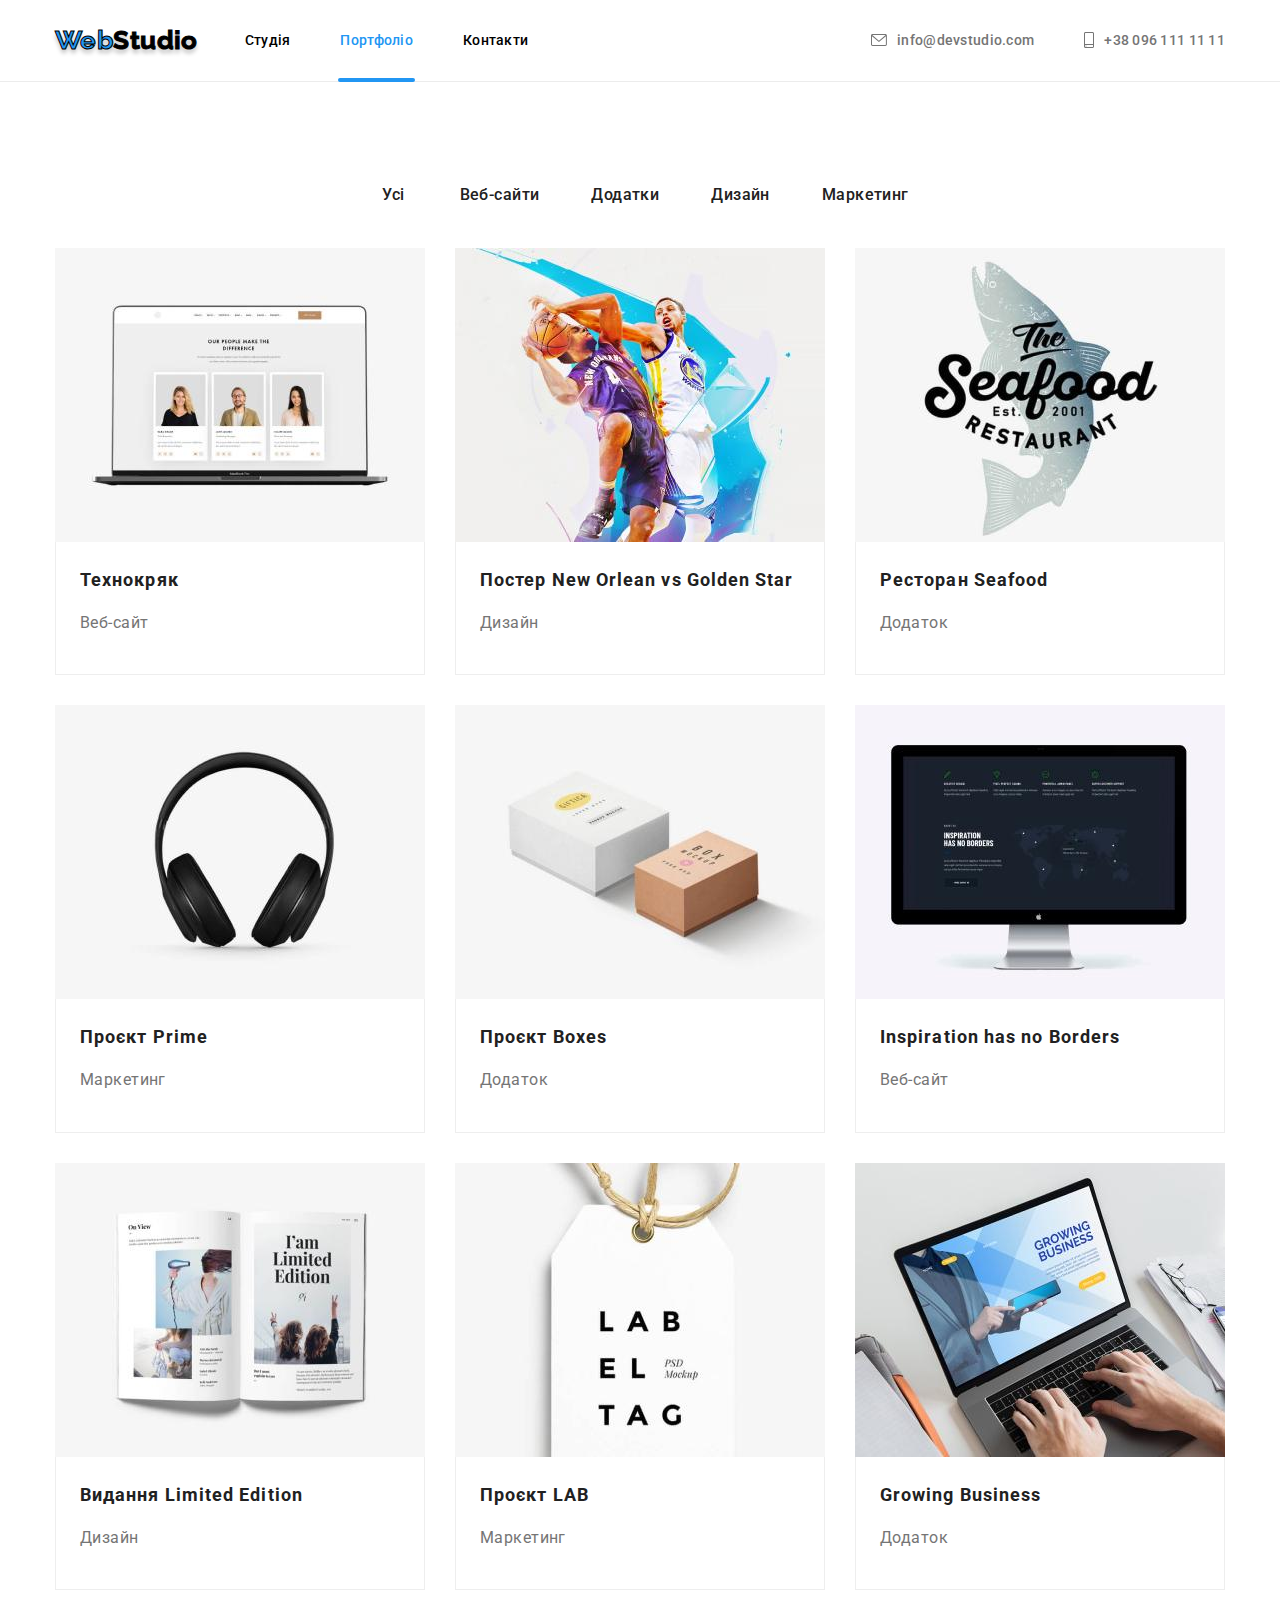
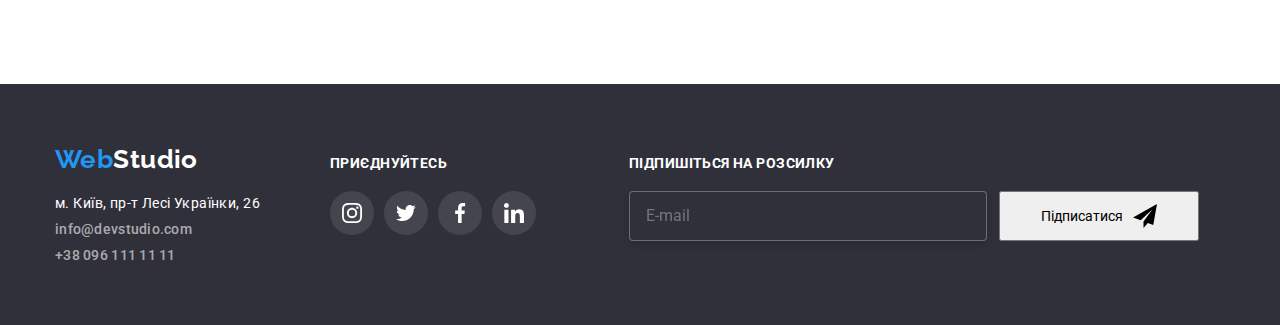
==== portfolio.html @ 5d922831 "старт" ====
<!DOCTYPE html>
<html lang="uk">
  <head>
    <meta charset="UTF-8" />
    <meta http-equiv="X-UA-Compatible" content="IE=edge" />
    <meta name="viewport" content="width=device-width, initial-scale=1.0" />
    <title>WebStudio</title>
    <link rel="preconnect" href="https://fonts.googleapis.com" />
    <link rel="preconnect" href="https://fonts.gstatic.com" crossorigin />
    <link
      href="https://fonts.googleapis.com/css2?family=Raleway:wght@700&family=Roboto:ital,wght@0,100;0,300;0,400;0,500;0,700;0,900;1,100;1,300;1,400;1,500;1,700;1,900&display=swap"
      rel="stylesheet"
    />
    <link
      rel="stylesheet"
      href="https://cdnjs.cloudflare.com/ajax/libs/modern-normalize/1.1.0/modern-normalize.min.css"
    />
    <link rel="stylesheet" href="./css/main.min.css" />
  </head>
  <body>
    <header class="header">
      <div class="container header-content">
        <a class="logo head link" href="./index.html"
          ><span class="web">Web</span>Studio</a
        >
        <nav>
          <ul class="navbar ul">
            <li class="item">
              <a href="./index.html" class="nav link nav-hover">Студія</a>
            </li>
            <li class="item">
              <a href="./portfolio.html" class="nav link accent">Портфоліо</a>
            </li>
            <li class="item">
              <a href="#contacts" class="nav link nav-hover">Контакти</a>
            </li>
          </ul>
        </nav>
        <ul class="contacts ul">
          <li>
            <a href="mailto:info@devstudio.com" class="link-contact-head link">
              <svg class="icon-header mail">
                <use href="./images/symbol-defs.svg#icon-mail"></use>
              </svg>

              info@devstudio.com</a
            >
          </li>
          <li>
            <a href="tel:+380961111111" class="link-contact-head link">
              <svg class="icon-header tel">
                <use href="./images/symbol-defs.svg#icon-smartphone"></use>
              </svg>
              +38 096 111 11 11</a
            >
          </li>
        </ul>
      </div>
    </header>
    <main>
      <section class="section portfolio-section">
        <h1 lang="en" class="visually-hidden">Portfolio</h1>
        <div class="container">
          <form>
            <ul class="menu ul">
              <li>
                <label for="all" class="menu-button all-btn">Усі</label>
                <input
                  type="radio"
                  name="menu-button"
                  id="all"
                  class="visually-hidden"
                />
              </li>
              <li>
                <label for="web" class="menu-button">Веб-сайти</label>
                <input
                  type="radio"
                  name="menu-button"
                  id="web"
                  class="visually-hidden"
                />
              </li>
              <li>
                <label for="application" class="menu-button">Додатки</label>
                <input
                  type="radio"
                  name="menu-button"
                  id="application"
                  class="visually-hidden"
                />
              </li>
              <li>
                <label for="design" class="menu-button">Дизайн</label>
                <input
                  type="radio"
                  name="menu-button"
                  id="design"
                  class="visually-hidden"
                />
              </li>
              <li>
                <label for="marketing" class="menu-button">Маркетинг</label>
                <input
                  type="radio"
                  name="menu-button"
                  id="marketing"
                  class="visually-hidden"
                />
              </li>
            </ul>
          </form>
          <ul class="services ul">
            <li class="services-li">
              <a href="#" class="link portfolio-link">
                <div class="case">
                  <div class="hover-before">
                    <div class="box-hover">
                      <p>
                        Ресурс пропонує комплексні пропозиції з різним рівнем
                        функціоналу та сервісів. Все це дозволить відвідувачу
                        отримати вичерпні відомості про компанію чи приватну
                        особу.
                      </p>
                    </div>
                    <div class="img-hover">
                      <img
                        src="./images/tehno.jpg"
                        alt="ноутбук з відкритим сайтом"
                        width="370"
                        height="294"
                      />
                    </div>
                  </div>
                  <div class="box">
                    <h2 class="portfolio">Технокряк</h2>
                    <p class="specialization padding">Веб-сайт</p>
                  </div>
                </div>
              </a>
            </li>
            <li class="services-li">
              <a href="" class="link portfolio-link">
                <div class="case">
                  <div class="hover-before">
                    <div class="box-hover">
                      <p>
                        Ресурс пропонує комплексні пропозиції з різним рівнем
                        функціоналу та сервісів. Все це дозволить відвідувачу
                        отримати вичерпні відомості про компанію чи приватну
                        особу.
                      </p>
                    </div>
                    <div class="img-hover">
                      <img
                        src="./images/poster.jpg"
                        alt="два баскетболыста"
                        width="370"
                        height="294"
                      />
                    </div>
                  </div>
                  <div class="box">
                    <h2 class="portfolio">
                      Постер <span lang="en">New Orlean vs Golden Star</span>
                    </h2>
                    <p class="specialization padding">Дизайн</p>
                  </div>
                </div>
              </a>
            </li>
            <li class="services-li">
              <a href="#" class="link portfolio-link">
                <div class="case">
                  <div class="hover-before">
                    <div class="box-hover">
                      <p>
                        Ресурс пропонує комплексні пропозиції з різним рівнем
                        функціоналу та сервісів. Все це дозволить відвідувачу
                        отримати вичерпні відомості про компанію чи приватну
                        особу.
                      </p>
                    </div>
                    <div class="img-hover">
                      <img
                        src="./images/seafood.jpg"
                        alt="емблема ресторану з рибою"
                        width="370"
                        height="294"
                      />
                    </div>
                  </div>
                  <div class="box">
                    <h2 class="portfolio">Ресторан Seafood</h2>
                    <p class="specialization padding">Додаток</p>
                  </div>
                </div>
              </a>
            </li>
            <li class="services-li">
              <a href="#" class="link portfolio-link">
                <div class="case">
                  <div class="hover-before">
                    <div class="box-hover">
                      <p>
                        Ресурс пропонує комплексні пропозиції з різним рівнем
                        функціоналу та сервісів. Все це дозволить відвідувачу
                        отримати вичерпні відомості про компанію чи приватну
                        особу.
                      </p>
                    </div>
                    <div class="img-hover">
                      <img
                        src="./images/prime.jpg"
                        alt="навушники"
                        width="370"
                        height="294"
                      />
                    </div>
                  </div>
                  <div class="box">
                    <h2 class="portfolio">
                      Проєкт <span lang="en">Prime</span>
                    </h2>
                    <p class="specialization padding">Маркетинг</p>
                  </div>
                </div>
              </a>
            </li>
            <li class="services-li">
              <a href="#" class="link portfolio-link">
                <div class="case">
                  <div class="hover-before">
                    <div class="box-hover">
                      <p>
                        Ресурс пропонує комплексні пропозиції з різним рівнем
                        функціоналу та сервісів. Все це дозволить відвідувачу
                        отримати вичерпні відомості про компанію чи приватну
                        особу.
                      </p>
                    </div>
                    <div class="img-hover">
                      <img
                        src="./images/boxes.jpg"
                        alt="дві коробки"
                        width="370"
                        height="294"
                      />
                    </div>
                  </div>
                  <div class="box">
                    <h2 class="portfolio">
                      Проєкт <span lang="en">Boxes</span>
                    </h2>
                    <p class="specialization padding">Додаток</p>
                  </div>
                </div>
              </a>
            </li>
            <li class="services-li">
              <a href="#" class="link portfolio-link">
                <div class="case">
                  <div class="hover-before">
                    <div class="box-hover">
                      <p>
                        Ресурс пропонує комплексні пропозиції з різним рівнем
                        функціоналу та сервісів. Все це дозволить відвідувачу
                        отримати вичерпні відомості про компанію чи приватну
                        особу.
                      </p>
                    </div>
                    <div class="img-hover">
                      <img
                        src="./images/inspiration.jpg"
                        alt="монітор з відкритим сайтом"
                        width="370"
                        height="294"
                      />
                    </div>
                  </div>
                  <div class="box">
                    <h2 class="portfolio">
                      <span lang="en">Inspiration has no Borders</span>
                    </h2>
                    <p class="specialization padding">Веб-сайт</p>
                  </div>
                </div>
              </a>
            </li>
            <li class="services-li">
              <a href="#" class="link portfolio-link">
                <div class="case">
                  <div class="hover-before">
                    <div class="box-hover">
                      <p>
                        Ресурс пропонує комплексні пропозиції з різним рівнем
                        функціоналу та сервісів. Все це дозволить відвідувачу
                        отримати вичерпні відомості про компанію чи приватну
                        особу.
                      </p>
                    </div>
                    <div class="img-hover">
                      <img
                        src="./images/limited.jpg"
                        alt="відкрита книга"
                        width="370"
                        height="294"
                      />
                    </div>
                  </div>
                  <div class="box">
                    <h2 class="portfolio">
                      Видання <span lang="en"> Limited Edition</span>
                    </h2>
                    <p class="specialization padding">Дизайн</p>
                  </div>
                </div>
              </a>
            </li>
            <li class="services-li">
              <a href="#" class="link portfolio-link">
                <div class="case">
                  <div class="hover-before">
                    <div class="box-hover">
                      <p>
                        Ресурс пропонує комплексні пропозиції з різним рівнем
                        функціоналу та сервісів. Все це дозволить відвідувачу
                        отримати вичерпні відомості про компанію чи приватну
                        особу.
                      </p>
                    </div>
                    <div class="img-hover">
                      <img
                        src="./images/lab.jpg"
                        alt="етикетка з написом"
                        width="370"
                        height="294"
                      />
                    </div>
                  </div>
                  <div class="box">
                    <h2 class="portfolio">
                      Проєкт <span lang="en"> LAB</span>
                    </h2>
                    <p class="specialization padding">Маркетинг</p>
                  </div>
                </div>
              </a>
            </li>
            <li class="services-li">
              <a href="#" class="link portfolio-link">
                <div class="case">
                  <div class="hover-before">
                    <div class="box-hover">
                      <p>
                        Ресурс пропонує комплексні пропозиції з різним рівнем
                        функціоналу та сервісів. Все це дозволить відвідувачу
                        отримати вичерпні відомості про компанію чи приватну
                        особу.
                      </p>
                    </div>
                    <div class="img-hover">
                      <img
                        src="./images/growing.jpg"
                        alt="друкування на ноутбуці"
                        width="370"
                        height="294"
                      />
                    </div>
                  </div>
                  <div class="box">
                    <h2 class="portfolio">
                      <span lang="en">Growing Business</span>
                    </h2>
                    <p class="specialization padding">Додаток</p>
                  </div>
                </div>
              </a>
            </li>
          </ul>
        </div>
      </section>
    </main>
    <footer class="footer">
      <div class="container foot">
        <div>
          <a class="logo-foot link" href="./index.html">
            <span class="web">Web</span>Studio
          </a>
          <address id="contacts">
            <ul class="ul foot-contacts">
              <li>
                <a
                  href="https://goo.gl/maps/CPtrU1FHBa2aNyZL9"
                  target="_blank"
                  rel="noopener noreferrer"
                  class="white link"
                  >м. Київ, пр-т Лесі Українки, 26</a
                >
              </li>
              <li>
                <a href="mailto:info@devstudio.com" class="link-contact link"
                  >info@devstudio.com</a
                >
              </li>
              <li>
                <a href="tel:+380961111111" class="link-contact link"
                  >+38 096 111 11 11</a
                >
              </li>
            </ul>
          </address>
        </div>
        <div class="foot-wrap">
          <h2>ПРИЄДНУЙТЕСЬ</h2>
          <ul class="msg ul">
            <li>
              <a
                href="#"
                class="link-msg-foot"
                target="_blank"
                rel="noopener noreferrer"
              >
                <svg class="msg-icon">
                  <use href="./images/symbol-defs.svg#icon-instagram"></use>
                </svg>
              </a>
            </li>
            <li>
              <a
                href="#"
                class="link-msg-foot"
                target="_blank"
                rel="noopener noreferrer"
              >
                <svg class="msg-icon">
                  <use href="./images/symbol-defs.svg#icon-twit"></use>
                </svg>
              </a>
            </li>
            <li>
              <a
                href="#"
                class="link-msg-foot"
                target="_blank"
                rel="noopener noreferrer"
              >
                <svg class="msg-icon">
                  <use href="./images/symbol-defs.svg#icon-facebook"></use>
                </svg>
              </a>
            </li>
            <li>
              <a
                href="#"
                class="link-msg-foot"
                target="_blank"
                rel="noopener noreferrer"
              >
                <svg class="msg-icon">
                  <use href="./images/symbol-defs.svg#icon-linkedin"></use>
                </svg>
              </a>
            </li>
          </ul>
        </div>
        <div class="subscribe">
          <h2>ПІДПИШІТЬСЯ НА РОЗСИЛКУ</h2>
          <div class="subscribe-box">
            <input
              type="email"
              name="subscribe-email"
              id="subscribe-email"
              placeholder="E-mail"
            />
            <button type="submit" class="button-hero button-form">
              Підписатися
              <svg class="icon-airplane">
                <use href="./images/symbol-defs.svg#icon-airplane"></use>
              </svg>
            </button>
          </div>
        </div>
      </div>
    </footer>
  </body>
</html>
---- css/main.min.css ----
:root{--color: #2196f3;--timing: cubic-bezier(0.4, 0, 0.2, 1);--time: 250ms}body{font-family:"Roboto",sans-serif;font-size:14px;line-height:1.2;letter-spacing:.03em}.visually-hidden{position:absolute;clip:rect(0 0 0 0);width:1px;height:1px;margin:-1px}h1,h2,h3,h4,h5,h6,p{margin:0}a,button{cursor:pointer}img{display:block;width:100%;height:auto}a{text-decoration:none}ul,li{list-style:none;margin:0;padding:0}.section{padding-top:94px;padding-bottom:94px}.container{width:1200px;margin:0 auto;padding-left:15px;padding-right:15px}.container-hero__button{display:block;min-width:216px;min-height:50px;padding:10px 32px;margin:0 auto;color:#fff;font-weight:700;font-size:16px;line-height:1.9;letter-spacing:.06em;border:none;background-color:var(--color);-webkit-box-shadow:0px 4px 4px rgba(0,0,0,.15);box-shadow:0px 4px 4px rgba(0,0,0,.15);border-radius:4px;-webkit-transition:background-color var(--time) var(--timing);transition:background-color var(--time) var(--timing)}.container-hero__button:hover,.container-hero__button:focus{background-color:#188ce8}.button-form{min-width:200px;height:50px;display:-webkit-box;display:-ms-flexbox;display:flex;-webkit-box-align:center;-ms-flex-align:center;align-items:center;-webkit-box-pack:center;-ms-flex-pack:center;justify-content:center}.icon-airplane{width:24px;height:24px;margin-left:10px;fill:currentColor}.modal .modal-button{position:absolute;top:8px;right:8px;width:30px;height:30px;display:-webkit-box;display:-ms-flexbox;display:flex;-webkit-box-pack:center;-ms-flex-pack:center;justify-content:center;-webkit-box-align:center;-ms-flex-align:center;align-items:center;border:1px solid rgba(0,0,0,.1);border-radius:50%;background-color:#fff}.header{border-bottom:1px Solid #ececec}.header-content{display:-webkit-box;display:-ms-flexbox;display:flex;-ms-flex-wrap:wrap;flex-wrap:wrap}.head{display:-webkit-box;display:-ms-flexbox;display:flex;margin-top:25px;margin-bottom:25px;color:#000}.logo{margin-right:45px;-webkit-box-flex:0;-ms-flex-positive:0;flex-grow:0;font-family:"Raleway",sans-serif;font-style:normal;font-weight:700;font-size:26px;line-height:1.2;text-shadow:0px 4px 4px rgba(0,0,0,.25);-webkit-text-stroke:1px #000}.web{color:var(--color)}.navbar{display:-webkit-box;display:-ms-flexbox;display:flex}.navbar .item:not(:last-child){margin-right:46px}.nav{display:block;padding:32px 2px;font-style:normal;font-weight:500;font-size:14px;line-height:1.2;letter-spacing:.02em;color:#000;-webkit-transition:color var(--time) var(--timing);transition:color var(--time) var(--timing)}.nav:hover{color:var(--color)}.nav:hover.nav-hover::after{-webkit-transform:scale(1);transform:scale(1)}.nav:focus{color:var(--color)}.nav-hover{position:relative;display:-webkit-box;display:-ms-flexbox;display:flex;-webkit-box-pack:center;-ms-flex-pack:center;justify-content:center}.nav-hover::after{-webkit-transform:scale(1);transform:scale(1);content:"";position:absolute;display:block;bottom:-1px;width:100%;height:4px;background-color:var(--color);border-radius:2px;-webkit-transform:scale(0);transform:scale(0);-webkit-transition:-webkit-transform var(--time) var(--timing);transition:-webkit-transform var(--time) var(--timing);transition:transform var(--time) var(--timing);transition:transform var(--time) var(--timing), -webkit-transform var(--time) var(--timing)}.accent{position:relative;display:-webkit-box;display:-ms-flexbox;display:flex;-webkit-box-pack:center;-ms-flex-pack:center;justify-content:center;color:var(--color)}.accent::after{content:"";position:absolute;display:block;bottom:-1px;width:100%;height:4px;background-color:var(--color);border-radius:2px}.contacts{display:-webkit-box;display:-ms-flexbox;display:flex;-webkit-box-orient:horizontal;-webkit-box-direction:normal;-ms-flex-direction:row;flex-direction:row;-webkit-box-pack:end;-ms-flex-pack:end;justify-content:end;margin-left:auto;gap:50px}.link-contact-head{display:-webkit-box;display:-ms-flexbox;display:flex;-webkit-box-align:center;-ms-flex-align:center;align-items:center;padding-top:32px;padding-bottom:32px;font-style:normal;font-weight:500;line-height:1.2;letter-spacing:.02em;color:#757575;-webkit-transition:color var(--time) var(--timing);transition:color var(--time) var(--timing)}.link-contact-head:focus{color:var(--color)}.link-contact-head:hover{color:var(--color)}.mail{width:16px;height:12px}.tel{width:10px;height:16px}.icon-header{margin-right:10px;fill:currentColor}.container-hero{width:696px;margin:0 auto}.section-hero{background-color:#c4c4c4}.section-hero__overlay{max-width:1600px;margin-left:auto;margin-right:auto;padding-bottom:200px;padding-top:200px;text-align:center;color:#fff;background-image:-webkit-gradient(linear, left top, right top, from(rgba(47, 48, 58, 0.4)), to(rgba(47, 48, 58, 0.4))),url(../images/header.jpg);background-image:linear-gradient(to right, rgba(47, 48, 58, 0.4), rgba(47, 48, 58, 0.4)),url(../images/header.jpg);background-position:center;background-repeat:no-repeat;background-size:cover}.container-hero{width:696px;margin:0 auto}.container-hero__title{margin-top:0;margin-bottom:30px;font-weight:900;font-size:44px;line-height:1.4;letter-spacing:.06em;text-transform:uppercase}.benefits-list{display:-webkit-box;display:-ms-flexbox;display:flex;-webkit-box-orient:horizontal;-webkit-box-direction:normal;-ms-flex-direction:row;flex-direction:row;-webkit-box-pack:justify;-ms-flex-pack:justify;justify-content:space-between;-ms-flex-wrap:wrap;flex-wrap:wrap}.benefits-list__item{width:270px}.benefits-img{display:-webkit-box;display:-ms-flexbox;display:flex;-webkit-box-align:center;-ms-flex-align:center;align-items:center;-webkit-box-pack:center;-ms-flex-pack:center;justify-content:center;width:270px;height:120px;margin-bottom:30px;background-color:#f5f4fa;border-radius:4px}.benefits-img__icon{width:70px;height:70px}.benefits-list__title{margin-bottom:10px;font-weight:700;line-height:1.2;text-transform:uppercase;color:#212121}.benefits-list__text{line-height:1.71;color:#757575}.products{padding-top:0;padding-bottom:94px}.products-h{margin-bottom:50px;font-weight:700;font-size:36px;line-height:1.2;text-align:center}.products-ul{display:-webkit-box;display:-ms-flexbox;display:flex;-webkit-box-orient:horizontal;-webkit-box-direction:normal;-ms-flex-direction:row;flex-direction:row;-webkit-box-pack:justify;-ms-flex-pack:justify;justify-content:space-between;-ms-flex-wrap:wrap;flex-wrap:wrap}.item-products{position:relative;font-weight:700;font-size:14px;line-height:1.14;text-align:center;letter-spacing:.03em;text-transform:uppercase;color:#fff}.index{position:absolute;bottom:0;right:0;width:100%;height:70px;display:-webkit-box;display:-ms-flexbox;display:flex;-webkit-box-align:center;-ms-flex-align:center;align-items:center;-webkit-box-pack:center;-ms-flex-pack:center;justify-content:center;background-color:rgba(47,48,58,.8)}.team{text-align:center;background:#f5f4fa}.team-h{margin-bottom:50px;text-align:center;font-size:36px;line-height:1.6667;letter-spacing:.03em;color:#212121}.team-ul{display:-webkit-box;display:-ms-flexbox;display:flex;-webkit-box-orient:horizontal;-webkit-box-direction:normal;-ms-flex-direction:row;flex-direction:row;-webkit-box-pack:justify;-ms-flex-pack:justify;justify-content:space-between;-ms-flex-wrap:wrap;flex-wrap:wrap}.team-li{font-size:16px;line-height:1.2;text-align:center;-webkit-box-shadow:0px 1px 3px rgba(0,0,0,.12),0px 1px 1px rgba(0,0,0,.14),0px 2px 1px rgba(0,0,0,.2);box-shadow:0px 1px 3px rgba(0,0,0,.12),0px 1px 1px rgba(0,0,0,.14),0px 2px 1px rgba(0,0,0,.2);border-radius:0px 0px 4px 4px;background:#fff}.team-li-h{font-weight:500;font-size:16px;line-height:1.1875;letter-spacing:.03em;color:#212121}.specialization{margin-top:10px;margin-bottom:16px;line-height:1.9;color:#757575}.msg{display:-webkit-box;display:-ms-flexbox;display:flex;-webkit-box-pack:center;-ms-flex-pack:center;justify-content:center;margin-top:16px;margin-bottom:30px;gap:10px}.link-msg{display:-webkit-box;display:-ms-flexbox;display:flex;-webkit-box-pack:center;-ms-flex-pack:center;justify-content:center;-webkit-box-align:center;-ms-flex-align:center;align-items:center;padding:12px;color:#afb1b8;border-radius:25px;-webkit-transition:color var(--time) var(--timing),background-color var(--time) var(--timing);transition:color var(--time) var(--timing),background-color var(--time) var(--timing)}.msg-icon{width:20px;height:20px;fill:currentColor}.link-msg:hover,.link-msg:focus{background-color:var(--color);color:#fff}.team-container{margin:32px 30px}.customer-section__title{margin-bottom:50px;font-weight:700;font-size:36px;line-height:1.2;text-align:center}.customer-list{display:-webkit-box;display:-ms-flexbox;display:flex;gap:30px}.customer-list__link{display:-webkit-box;display:-ms-flexbox;display:flex;width:170px;height:92px;padding:16px 32px;color:#afb1b8;border:1px solid #afb1b8;border-radius:4px;-webkit-transition:color var(--time) var(--timing);transition:color var(--time) var(--timing)}.customer-list__link:focus,.customer-list__link:hover{color:var(--color);border:1px solid var(--color)}.customer-list__icon{fill:currentColor}.footer{padding-top:60px;padding-bottom:60px;color:#fff;background-color:#2f303a}footer h2{margin-bottom:20px;font-size:14px;line-height:16px;letter-spacing:.03em;text-transform:uppercase}.foot{display:-webkit-box;display:-ms-flexbox;display:flex;-webkit-box-align:baseline;-ms-flex-align:baseline;align-items:baseline}.logo-foot{display:block;font-family:"Raleway",sans-serif;font-style:normal;font-weight:700;font-size:26px;line-height:1.2;color:#fff}.foot-contacts{display:-webkit-box;display:-ms-flexbox;display:flex;-webkit-box-orient:vertical;-webkit-box-direction:normal;-ms-flex-direction:column;flex-direction:column;gap:9px;margin-top:20px}.white{font-style:normal;color:#fff;-webkit-transition:color var(--time) var(--timing);transition:color var(--time) var(--timing)}.white:hover,.white:focus{color:var(--color)}.link-contact{font-style:normal;font-weight:500;line-height:1.2;letter-spacing:.02em;color:rgba(255,255,255,.6);-webkit-transition:color var(--time) var(--timing);transition:color var(--time) var(--timing)}.link-contact:focus,.link-contact:hover{color:var(--color)}.foot-wrap{margin-left:70px;margin-right:93px}.link-msg-foot{display:-webkit-box;display:-ms-flexbox;display:flex;-webkit-box-pack:center;-ms-flex-pack:center;justify-content:center;-webkit-box-align:center;-ms-flex-align:center;align-items:center;padding:12px;color:#fff;border-radius:25px;background-color:rgba(255,255,255,.1);-webkit-transition:color var(--time) var(--timing),background-color var(--time) var(--timing);transition:color var(--time) var(--timing),background-color var(--time) var(--timing)}.link-msg-foot:hover,.link-msg-foot:focus{background-color:var(--color);color:#fff}.subscribe-email{font-weight:700}.subscribe-box{display:-webkit-box;display:-ms-flexbox;display:flex;-webkit-box-align:center;-ms-flex-align:center;align-items:center;-webkit-box-pack:center;-ms-flex-pack:center;justify-content:center;margin-top:20px}.subscribe-box input{width:358px;height:50px;padding:15px 16px;margin-right:12px;color:rgba(255,255,255,.6);background-color:#2f303a;border:1px solid rgba(255,255,255,.3);-webkit-filter:drop-shadow(0px 4px 4px rgba(0, 0, 0, 0.15));filter:drop-shadow(0px 4px 4px rgba(0, 0, 0, 0.15));border-radius:4px;outline:none;-webkit-transition:border var(--time) var(--timing);transition:border var(--time) var(--timing)}.subscribe-box input{font-family:"roboto",sans-serif;font-weight:400;font-size:16px;line-height:1.25}.subscribe-box input::-webkit-input-placeholder{font-size:16px;line-height:1.25}.subscribe-box input::-moz-placeholder{font-size:16px;line-height:1.25}.subscribe-box input:-ms-input-placeholder{font-size:16px;line-height:1.25}.subscribe-box input::-ms-input-placeholder{font-size:16px;line-height:1.25}.subscribe-box input::placeholder{font-size:16px;line-height:1.25}.subscribe-box input:focus{border:1px solid var(--color);outline:none}.subscribe-box input:-webkit-autofill{-webkit-box-shadow:inset 0 0 0 50px #2f303a;-webkit-text-fill-color:rgba(255,255,255,.6)}.backdrop{position:fixed;top:0;left:0;width:100%;height:100%;-webkit-transform:scale(1);transform:scale(1);background:rgba(0,0,0,.2);-webkit-transition:opacity var(--time) var(--timing),-webkit-transform var(--time) var(--timing);transition:opacity var(--time) var(--timing),-webkit-transform var(--time) var(--timing);transition:transform var(--time) var(--timing),opacity var(--time) var(--timing);transition:transform var(--time) var(--timing),opacity var(--time) var(--timing),-webkit-transform var(--time) var(--timing)}.backdrop.is-hidden{opacity:0;pointer-events:none;-webkit-transform:scale(0);transform:scale(0)}.backdrop.is-hidden .modal{-webkit-transform:translate(-50%, -50%) scale(0);transform:translate(-50%, -50%) scale(0)}.modal{position:relative;left:50%;top:50%;padding:40px;-webkit-transform:translate(-50%, -50%) scale(1) rotateZ(360deg);transform:translate(-50%, -50%) scale(1) rotateZ(360deg);width:528px;height:581px;background:#fff;-webkit-box-shadow:0px 1px 3px rgba(0,0,0,.12),0px 1px 1px rgba(0,0,0,.14),0px 2px 1px rgba(0,0,0,.2);box-shadow:0px 1px 3px rgba(0,0,0,.12),0px 1px 1px rgba(0,0,0,.14),0px 2px 1px rgba(0,0,0,.2);border-radius:4px;-webkit-transition:var(--time) var(--timing);transition:var(--time) var(--timing)}.icon-close{width:18px;height:18px;-webkit-transition:fill var(--time) var(--timing);transition:fill var(--time) var(--timing)}.icon-close:hover,.icon-close:focus{fill:var(--color)}.modal-title{text-align:center}.form-modal{color:#757575}.form-item{display:-webkit-box;display:-ms-flexbox;display:flex;-webkit-box-orient:vertical;-webkit-box-direction:normal;-ms-flex-direction:column;flex-direction:column;position:relative}.form-list{display:-webkit-box;display:-ms-flexbox;display:flex;-webkit-box-orient:vertical;-webkit-box-direction:normal;-ms-flex-direction:column;flex-direction:column;gap:10px;margin-top:12px;font-size:12px;line-height:1,16;letter-spacing:.01em}.form-list textarea:focus{border:1px solid var(--color);outline:none}.form-list label{margin-bottom:4px}.form-list textarea{height:120px;padding:12px 16px;resize:none;border-radius:2px;-webkit-transition:border var(--time) var(--timing);transition:border var(--time) var(--timing)}.inpute-icon{position:absolute;top:50%;left:12px;width:18px;height:18px;fill:#212121;-webkit-transition:fill var(--time) var(--timing);transition:fill var(--time) var(--timing)}.input-modal{padding-left:42px;height:40px;border:1px solid rgba(33,33,33,.2);border-radius:4px;-webkit-transition:border var(--time) var(--timing);transition:border var(--time) var(--timing)}.input-modal:focus+.inpute-icon{fill:var(--color)}.input-modal:focus{border:1px solid var(--color);outline:none}.input-modal:-webkit-autofill{-webkit-box-shadow:inset 0 0 0 50px #fff;-webkit-text-fill-color:#212121}.terms-submit{margin-top:20px;margin-bottom:30px;display:-webkit-box;display:-ms-flexbox;display:flex;-webkit-box-align:center;-ms-flex-align:center;align-items:center}.terms-submit input{margin-right:8px}.checkbox{position:absolute;clip:rect(0 0 0 0);width:1px;height:1px;margin:-1px}.svg-check{width:16px;height:15px;margin-right:8px;border:solid 2px #212121;border-radius:4px;-webkit-transition:border var(--time) var(--timing),background-color var(--time) var(--timing);transition:border var(--time) var(--timing),background-color var(--time) var(--timing)}.checkbox:checked~.svg-check{border:solid 2px var(--color);background-color:var(--color);background-origin:border-box}.checkbox{position:absolute;clip:rect(0 0 0 0);width:1px;height:1px;margin:-1px}.terms-deal{color:var(--color)}label{display:inline-block}.terms-submit__label{display:-webkit-box;display:-ms-flexbox;display:flex;-webkit-box-align:center;-ms-flex-align:center;align-items:center}.menu{display:-webkit-box;display:-ms-flexbox;display:flex;-webkit-box-pack:center;-ms-flex-pack:center;justify-content:center}.menu-button{padding:6px 22px;margin-left:8px;font-weight:500;font-size:16px;line-height:1.6;text-align:center;font-family:inherit;cursor:pointer;color:#212121;border:none;border-radius:4px;-webkit-transition:color var(--time) var(--timing),background-color var(--time) var(--timing),-webkit-box-shadow var(--time) var(--timing);transition:color var(--time) var(--timing),background-color var(--time) var(--timing),-webkit-box-shadow var(--time) var(--timing);transition:color var(--time) var(--timing),background-color var(--time) var(--timing),box-shadow var(--time) var(--timing);transition:color var(--time) var(--timing),background-color var(--time) var(--timing),box-shadow var(--time) var(--timing),-webkit-box-shadow var(--time) var(--timing)}.all-btn{padding:6px 25px}.menu-button:hover,.menu-button:focus{color:#fff;background-color:var(--color);-webkit-box-shadow:0px 3px 1px rgba(0,0,0,.1),0px 1px 2px rgba(0,0,0,.08),0px 2px 2px rgba(0,0,0,.12);box-shadow:0px 3px 1px rgba(0,0,0,.1),0px 1px 2px rgba(0,0,0,.08),0px 2px 2px rgba(0,0,0,.12)}.services{margin-top:50px;display:-webkit-box;display:-ms-flexbox;display:flex;-ms-flex-wrap:wrap;flex-wrap:wrap;gap:30px;margin-top:34px}.portfolio-link:hover .case{-webkit-box-shadow:0px 1px 1px rgba(0,0,0,.12),0px 4px 4px rgba(0,0,0,.06),1px 4px 6px rgba(0,0,0,.16);box-shadow:0px 1px 1px rgba(0,0,0,.12),0px 4px 4px rgba(0,0,0,.06),1px 4px 6px rgba(0,0,0,.16)}.portfolio-link:hover .box-hover{-webkit-transform:translateY(0);transform:translateY(0)}.portfolio-link:focus .case{-webkit-box-shadow:0px 1px 1px rgba(0,0,0,.12),0px 4px 4px rgba(0,0,0,.06),1px 4px 6px rgba(0,0,0,.16);box-shadow:0px 1px 1px rgba(0,0,0,.12),0px 4px 4px rgba(0,0,0,.06),1px 4px 6px rgba(0,0,0,.16)}.portfolio-link:focus .box-hover{-webkit-transform:translateY(0);transform:translateY(0)}.case{text-align:start;font-size:16px;line-height:1.9;-webkit-transition:-webkit-box-shadow var(--time) var(--timing);transition:-webkit-box-shadow var(--time) var(--timing);transition:box-shadow var(--time) var(--timing);transition:box-shadow var(--time) var(--timing), -webkit-box-shadow var(--time) var(--timing)}.hover-before{position:relative;width:370px;height:294px;overflow:hidden}.box-hover{position:absolute;top:0;left:0;width:100%;height:100%;background-color:rgba(33,150,243,.9);-webkit-transform:translateY(101%);transform:translateY(101%);-webkit-transition:-webkit-transform var(--time) ease;transition:-webkit-transform var(--time) ease;transition:transform var(--time) ease;transition:transform var(--time) ease, -webkit-transform var(--time) ease}.box-hover p{padding:63px 24px;font-size:18px;line-height:1.56;letter-spacing:.03em;color:#fff}.box{padding:20px 24px;border-right:1px solid #eee;border-bottom:1px solid #eee;border-left:1px solid #eee}.portfolio{margin-top:0;margin-bottom:4px;font-weight:700;font-size:18px;line-height:2;letter-spacing:.06em;color:#212121}.specialization{margin-top:10px;margin-bottom:16px;font-size:16px;line-height:1.9;color:#757575}/*# sourceMappingURL=main.min.css.map */
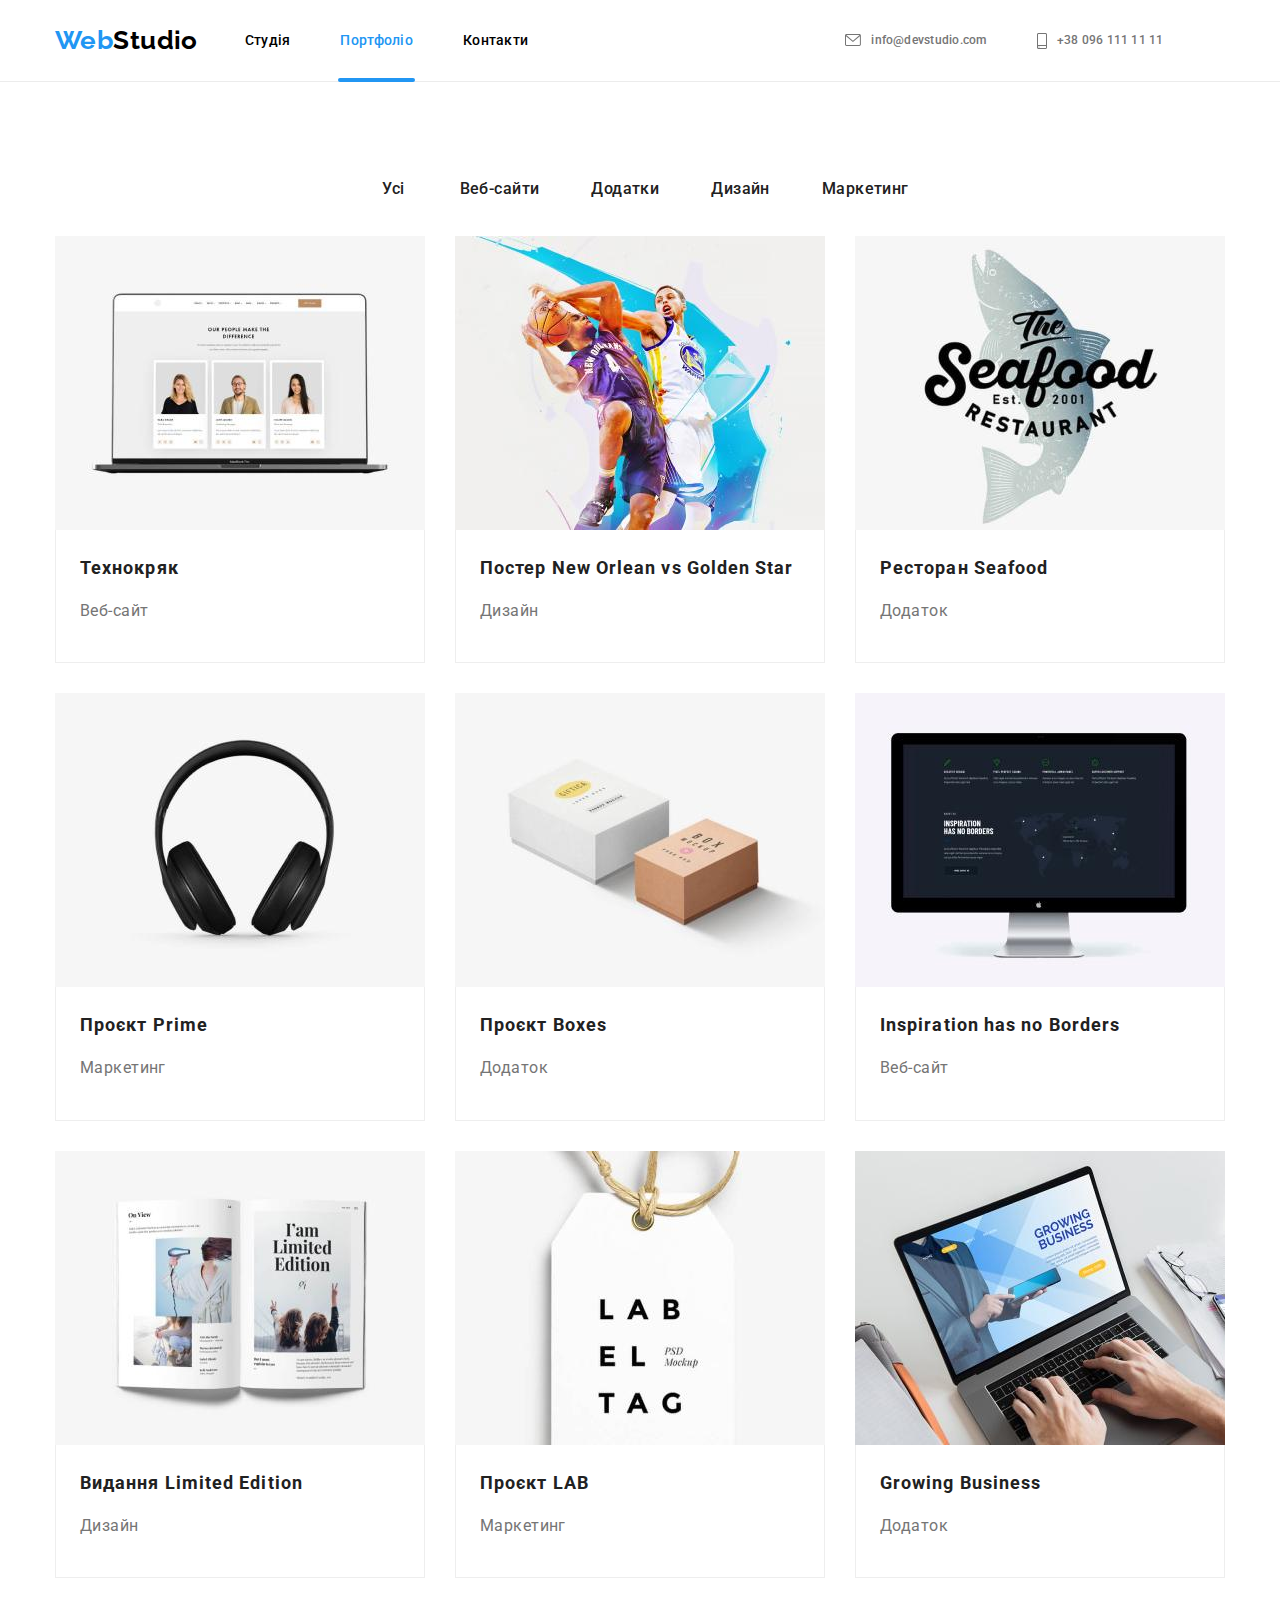
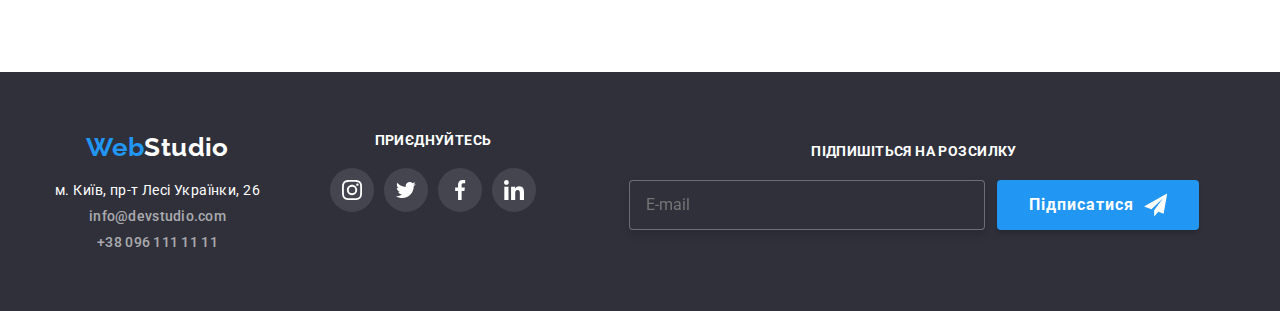
==== commit 61695361: "index" ====
--- a/portfolio.html
+++ b/portfolio.html
@@ -20,41 +20,66 @@
   <body>
     <header class="header">
       <div class="container header-content">
-        <a class="logo head link" href="./index.html"
-          ><span class="web">Web</span>Studio</a
-        >
+      <a class="logo head link" href="./index.html"><span class="web">Web</span>Studio</a>
+      <button class="button-mobail js-open-menu" type="button" >
+        <svg class="menu-icon">
+          <use href="./images/symbol-defs.svg#icon-menu"></use>
+        </svg>
+      </button>     
+        
+      <div class="menu-container js-menu-container" >
+        <div>
+        <button class="button-mobail menu-icon-close js-close-menu" type="button" >
+        <svg class="menu-icon">
+          <use href="./images/symbol-defs.svg#icon-close"></use>
+        </svg>
+      </button>
         <nav>
-          <ul class="navbar ul">
+          <ul class="navbar">
             <li class="item">
               <a href="./index.html" class="nav link nav-hover">Студія</a>
             </li>
-            <li class="item">
-              <a href="./portfolio.html" class="nav link accent">Портфоліо</a>
-            </li>
-            <li class="item">
-              <a href="#contacts" class="nav link nav-hover">Контакти</a>
-            </li>
+            <li class="item"><a href="./portfolio.html" class="nav link accent">Портфоліо</a></li>
+            <li class="item"><a href="#contacts" class="nav link nav-hover">Контакти</a></li>
           </ul>
         </nav>
-        <ul class="contacts ul">
-          <li>
+      </div>
+        <div class="flex-wrap">
+        <ul class="contacts">
+          <li class="item">
             <a href="mailto:info@devstudio.com" class="link-contact-head link">
-              <svg class="icon-header mail">
-                <use href="./images/symbol-defs.svg#icon-mail"></use>
-              </svg>
-
-              info@devstudio.com</a
-            >
-          </li>
-          <li>
+                <svg class="icon-header mail">
+                  <use href="./images/symbol-defs.svg#icon-mail" ></use>
+                </svg>
+              
+              info@devstudio.com</a>
+          </li>
+          <li class="item">
             <a href="tel:+380961111111" class="link-contact-head link">
               <svg class="icon-header tel">
-                <use href="./images/symbol-defs.svg#icon-smartphone"></use>
+                <use href="./images/symbol-defs.svg#icon-smartphone" ></use>
               </svg>
-              +38 096 111 11 11</a
-            >
+              +38 096 111 11 11</a>
           </li>
         </ul>
+        <ul class="mobile-menu-list">
+          <li class="item">
+        <a href="#" class="mobile-menu-link" target="_blank" rel="noopener noreferrer">Instagram</a>
+          </li>
+          <li class="item">
+            <a href="#" class="mobile-menu-link" target="_blank" rel="noopener noreferrer">Twitter</a>
+          </li>
+          <li class="item">
+            <a href="#" class="mobile-menu-link" target="_blank" rel="noopener noreferrer">Facebook</a>
+          </li>
+          <li class="item">
+            <a href="#" class="mobile-menu-link" target="_blank" rel="noopener noreferrer">LinkedIn</a>
+          </li>
+
+        </ul>
+      </div>
+        </div>
+      </div>
       </div>
     </header>
     <main>
@@ -383,105 +408,78 @@
     </main>
     <footer class="footer">
       <div class="container foot">
+        <div class="tablet-box">
         <div>
-          <a class="logo-foot link" href="./index.html">
-            <span class="web">Web</span>Studio
-          </a>
-          <address id="contacts">
-            <ul class="ul foot-contacts">
-              <li>
-                <a
-                  href="https://goo.gl/maps/CPtrU1FHBa2aNyZL9"
-                  target="_blank"
-                  rel="noopener noreferrer"
-                  class="white link"
-                  >м. Київ, пр-т Лесі Українки, 26</a
-                >
-              </li>
-              <li>
-                <a href="mailto:info@devstudio.com" class="link-contact link"
-                  >info@devstudio.com</a
-                >
-              </li>
-              <li>
-                <a href="tel:+380961111111" class="link-contact link"
-                  >+38 096 111 11 11</a
-                >
-              </li>
-            </ul>
-          </address>
-        </div>
-        <div class="foot-wrap">
-          <h2>ПРИЄДНУЙТЕСЬ</h2>
-          <ul class="msg ul">
-            <li>
-              <a
-                href="#"
-                class="link-msg-foot"
-                target="_blank"
-                rel="noopener noreferrer"
-              >
-                <svg class="msg-icon">
-                  <use href="./images/symbol-defs.svg#icon-instagram"></use>
-                </svg>
-              </a>
-            </li>
-            <li>
-              <a
-                href="#"
-                class="link-msg-foot"
-                target="_blank"
-                rel="noopener noreferrer"
-              >
-                <svg class="msg-icon">
-                  <use href="./images/symbol-defs.svg#icon-twit"></use>
-                </svg>
-              </a>
-            </li>
-            <li>
-              <a
-                href="#"
-                class="link-msg-foot"
-                target="_blank"
-                rel="noopener noreferrer"
-              >
-                <svg class="msg-icon">
-                  <use href="./images/symbol-defs.svg#icon-facebook"></use>
-                </svg>
-              </a>
-            </li>
-            <li>
-              <a
-                href="#"
-                class="link-msg-foot"
-                target="_blank"
-                rel="noopener noreferrer"
-              >
-                <svg class="msg-icon">
-                  <use href="./images/symbol-defs.svg#icon-linkedin"></use>
-                </svg>
-              </a>
-            </li>
-          </ul>
-        </div>
-        <div class="subscribe">
-          <h2>ПІДПИШІТЬСЯ НА РОЗСИЛКУ</h2>
-          <div class="subscribe-box">
-            <input
-              type="email"
-              name="subscribe-email"
-              id="subscribe-email"
-              placeholder="E-mail"
-            />
-            <button type="submit" class="button-hero button-form">
-              Підписатися
-              <svg class="icon-airplane">
-                <use href="./images/symbol-defs.svg#icon-airplane"></use>
-              </svg>
-            </button>
-          </div>
-        </div>
-      </div>
+        <a class="logo-foot link" href="./index.html">
+          <span class="web">Web</span>Studio
+        </a>
+      <address id="contacts">
+        <ul class="ul foot-contacts">
+          <li>
+            <a
+              href="https://goo.gl/maps/CPtrU1FHBa2aNyZL9"
+              target="_blank"
+              rel="noopener noreferrer"
+              class="white link"
+              >м. Київ, пр-т Лесі Українки, 26</a>
+          </li>
+          <li>
+            <a href="mailto:info@devstudio.com" class="link-contact link">info@devstudio.com</a>
+          </li>
+          <li>
+            <a href="tel:+380961111111" class="link-contact link">+38 096 111 11 11</a>
+          </li>
+        </ul>
+      </address>
+    </div>
+    <div class="foot-wrap">
+      <h2>ПРИЄДНУЙТЕСЬ</h2>
+      <ul class="msg ul">
+        <li>
+          <a href="#" class="link-msg-foot" target="_blank" rel="noopener noreferrer">
+          <svg class="msg-icon">
+          <use href="./images/symbol-defs.svg#icon-instagram"></use>
+        </svg>
+      </a>
+      </li>
+        <li>
+          <a href="#" class="link-msg-foot" target="_blank" rel="noopener noreferrer">
+          <svg class="msg-icon">
+          <use href="./images/symbol-defs.svg#icon-twit"></use>
+        </svg>
+      </a>
+      </li>
+        <li>
+          <a href="#" class="link-msg-foot" target="_blank" rel="noopener noreferrer">
+          <svg class="msg-icon">
+          <use href="./images/symbol-defs.svg#icon-facebook"></use>
+        </svg>
+      </a>
+      </li>
+        <li>
+          <a href="#" class="link-msg-foot" target="_blank" rel="noopener noreferrer">
+          <svg class="msg-icon">
+          <use href="./images/symbol-defs.svg#icon-linkedin"></use>
+        </svg>
+      </a>
+      </li>           
+      </ul>
+    </div>
+  </div>
+      <form class="subscribe">
+      <label for="subscribe-email" class="subscribe-title">ПІДПИШІТЬСЯ НА РОЗСИЛКУ</label>
+      <div class="subscribe-box">
+        <input type="email" name="subscribe-email" id="subscribe-email" placeholder="E-mail">
+        <button type="submit" class="container-hero__button button-form">Підписатися 
+          <svg class="icon-airplane">
+          <use href="./images/symbol-defs.svg#icon-airplane"></use>
+        </svg>
+      </button>
+    </form>
+  </div>
+    </div>
+    </div>
     </footer>
+    <script src="./js/mobile-menu.js"></script>
   </body>
 </html>
--- a/css/main.min.css
+++ b/css/main.min.css
@@ -1 +1 @@
-:root{--color: #2196f3;--timing: cubic-bezier(0.4, 0, 0.2, 1);--time: 250ms}body{font-family:"Roboto",sans-serif;font-size:14px;line-height:1.2;letter-spacing:.03em}.visually-hidden{position:absolute;clip:rect(0 0 0 0);width:1px;height:1px;margin:-1px}h1,h2,h3,h4,h5,h6,p{margin:0}a,button{cursor:pointer}img{display:block;width:100%;height:auto}a{text-decoration:none}ul,li{list-style:none;margin:0;padding:0}.section{padding-top:94px;padding-bottom:94px}.container{width:1200px;margin:0 auto;padding-left:15px;padding-right:15px}.container-hero__button{display:block;min-width:216px;min-height:50px;padding:10px 32px;margin:0 auto;color:#fff;font-weight:700;font-size:16px;line-height:1.9;letter-spacing:.06em;border:none;background-color:var(--color);-webkit-box-shadow:0px 4px 4px rgba(0,0,0,.15);box-shadow:0px 4px 4px rgba(0,0,0,.15);border-radius:4px;-webkit-transition:background-color var(--time) var(--timing);transition:background-color var(--time) var(--timing)}.container-hero__button:hover,.container-hero__button:focus{background-color:#188ce8}.button-form{min-width:200px;height:50px;display:-webkit-box;display:-ms-flexbox;display:flex;-webkit-box-align:center;-ms-flex-align:center;align-items:center;-webkit-box-pack:center;-ms-flex-pack:center;justify-content:center}.icon-airplane{width:24px;height:24px;margin-left:10px;fill:currentColor}.modal .modal-button{position:absolute;top:8px;right:8px;width:30px;height:30px;display:-webkit-box;display:-ms-flexbox;display:flex;-webkit-box-pack:center;-ms-flex-pack:center;justify-content:center;-webkit-box-align:center;-ms-flex-align:center;align-items:center;border:1px solid rgba(0,0,0,.1);border-radius:50%;background-color:#fff}.header{border-bottom:1px Solid #ececec}.header-content{display:-webkit-box;display:-ms-flexbox;display:flex;-ms-flex-wrap:wrap;flex-wrap:wrap}.head{display:-webkit-box;display:-ms-flexbox;display:flex;margin-top:25px;margin-bottom:25px;color:#000}.logo{margin-right:45px;-webkit-box-flex:0;-ms-flex-positive:0;flex-grow:0;font-family:"Raleway",sans-serif;font-style:normal;font-weight:700;font-size:26px;line-height:1.2;text-shadow:0px 4px 4px rgba(0,0,0,.25);-webkit-text-stroke:1px #000}.web{color:var(--color)}.navbar{display:-webkit-box;display:-ms-flexbox;display:flex}.navbar .item:not(:last-child){margin-right:46px}.nav{display:block;padding:32px 2px;font-style:normal;font-weight:500;font-size:14px;line-height:1.2;letter-spacing:.02em;color:#000;-webkit-transition:color var(--time) var(--timing);transition:color var(--time) var(--timing)}.nav:hover{color:var(--color)}.nav:hover.nav-hover::after{-webkit-transform:scale(1);transform:scale(1)}.nav:focus{color:var(--color)}.nav-hover{position:relative;display:-webkit-box;display:-ms-flexbox;display:flex;-webkit-box-pack:center;-ms-flex-pack:center;justify-content:center}.nav-hover::after{-webkit-transform:scale(1);transform:scale(1);content:"";position:absolute;display:block;bottom:-1px;width:100%;height:4px;background-color:var(--color);border-radius:2px;-webkit-transform:scale(0);transform:scale(0);-webkit-transition:-webkit-transform var(--time) var(--timing);transition:-webkit-transform var(--time) var(--timing);transition:transform var(--time) var(--timing);transition:transform var(--time) var(--timing), -webkit-transform var(--time) var(--timing)}.accent{position:relative;display:-webkit-box;display:-ms-flexbox;display:flex;-webkit-box-pack:center;-ms-flex-pack:center;justify-content:center;color:var(--color)}.accent::after{content:"";position:absolute;display:block;bottom:-1px;width:100%;height:4px;background-color:var(--color);border-radius:2px}.contacts{display:-webkit-box;display:-ms-flexbox;display:flex;-webkit-box-orient:horizontal;-webkit-box-direction:normal;-ms-flex-direction:row;flex-direction:row;-webkit-box-pack:end;-ms-flex-pack:end;justify-content:end;margin-left:auto;gap:50px}.link-contact-head{display:-webkit-box;display:-ms-flexbox;display:flex;-webkit-box-align:center;-ms-flex-align:center;align-items:center;padding-top:32px;padding-bottom:32px;font-style:normal;font-weight:500;line-height:1.2;letter-spacing:.02em;color:#757575;-webkit-transition:color var(--time) var(--timing);transition:color var(--time) var(--timing)}.link-contact-head:focus{color:var(--color)}.link-contact-head:hover{color:var(--color)}.mail{width:16px;height:12px}.tel{width:10px;height:16px}.icon-header{margin-right:10px;fill:currentColor}.container-hero{width:696px;margin:0 auto}.section-hero{background-color:#c4c4c4}.section-hero__overlay{max-width:1600px;margin-left:auto;margin-right:auto;padding-bottom:200px;padding-top:200px;text-align:center;color:#fff;background-image:-webkit-gradient(linear, left top, right top, from(rgba(47, 48, 58, 0.4)), to(rgba(47, 48, 58, 0.4))),url(../images/header.jpg);background-image:linear-gradient(to right, rgba(47, 48, 58, 0.4), rgba(47, 48, 58, 0.4)),url(../images/header.jpg);background-position:center;background-repeat:no-repeat;background-size:cover}.container-hero{width:696px;margin:0 auto}.container-hero__title{margin-top:0;margin-bottom:30px;font-weight:900;font-size:44px;line-height:1.4;letter-spacing:.06em;text-transform:uppercase}.benefits-list{display:-webkit-box;display:-ms-flexbox;display:flex;-webkit-box-orient:horizontal;-webkit-box-direction:normal;-ms-flex-direction:row;flex-direction:row;-webkit-box-pack:justify;-ms-flex-pack:justify;justify-content:space-between;-ms-flex-wrap:wrap;flex-wrap:wrap}.benefits-list__item{width:270px}.benefits-img{display:-webkit-box;display:-ms-flexbox;display:flex;-webkit-box-align:center;-ms-flex-align:center;align-items:center;-webkit-box-pack:center;-ms-flex-pack:center;justify-content:center;width:270px;height:120px;margin-bottom:30px;background-color:#f5f4fa;border-radius:4px}.benefits-img__icon{width:70px;height:70px}.benefits-list__title{margin-bottom:10px;font-weight:700;line-height:1.2;text-transform:uppercase;color:#212121}.benefits-list__text{line-height:1.71;color:#757575}.products{padding-top:0;padding-bottom:94px}.products-h{margin-bottom:50px;font-weight:700;font-size:36px;line-height:1.2;text-align:center}.products-ul{display:-webkit-box;display:-ms-flexbox;display:flex;-webkit-box-orient:horizontal;-webkit-box-direction:normal;-ms-flex-direction:row;flex-direction:row;-webkit-box-pack:justify;-ms-flex-pack:justify;justify-content:space-between;-ms-flex-wrap:wrap;flex-wrap:wrap}.item-products{position:relative;font-weight:700;font-size:14px;line-height:1.14;text-align:center;letter-spacing:.03em;text-transform:uppercase;color:#fff}.index{position:absolute;bottom:0;right:0;width:100%;height:70px;display:-webkit-box;display:-ms-flexbox;display:flex;-webkit-box-align:center;-ms-flex-align:center;align-items:center;-webkit-box-pack:center;-ms-flex-pack:center;justify-content:center;background-color:rgba(47,48,58,.8)}.team{text-align:center;background:#f5f4fa}.team-h{margin-bottom:50px;text-align:center;font-size:36px;line-height:1.6667;letter-spacing:.03em;color:#212121}.team-ul{display:-webkit-box;display:-ms-flexbox;display:flex;-webkit-box-orient:horizontal;-webkit-box-direction:normal;-ms-flex-direction:row;flex-direction:row;-webkit-box-pack:justify;-ms-flex-pack:justify;justify-content:space-between;-ms-flex-wrap:wrap;flex-wrap:wrap}.team-li{font-size:16px;line-height:1.2;text-align:center;-webkit-box-shadow:0px 1px 3px rgba(0,0,0,.12),0px 1px 1px rgba(0,0,0,.14),0px 2px 1px rgba(0,0,0,.2);box-shadow:0px 1px 3px rgba(0,0,0,.12),0px 1px 1px rgba(0,0,0,.14),0px 2px 1px rgba(0,0,0,.2);border-radius:0px 0px 4px 4px;background:#fff}.team-li-h{font-weight:500;font-size:16px;line-height:1.1875;letter-spacing:.03em;color:#212121}.specialization{margin-top:10px;margin-bottom:16px;line-height:1.9;color:#757575}.msg{display:-webkit-box;display:-ms-flexbox;display:flex;-webkit-box-pack:center;-ms-flex-pack:center;justify-content:center;margin-top:16px;margin-bottom:30px;gap:10px}.link-msg{display:-webkit-box;display:-ms-flexbox;display:flex;-webkit-box-pack:center;-ms-flex-pack:center;justify-content:center;-webkit-box-align:center;-ms-flex-align:center;align-items:center;padding:12px;color:#afb1b8;border-radius:25px;-webkit-transition:color var(--time) var(--timing),background-color var(--time) var(--timing);transition:color var(--time) var(--timing),background-color var(--time) var(--timing)}.msg-icon{width:20px;height:20px;fill:currentColor}.link-msg:hover,.link-msg:focus{background-color:var(--color);color:#fff}.team-container{margin:32px 30px}.customer-section__title{margin-bottom:50px;font-weight:700;font-size:36px;line-height:1.2;text-align:center}.customer-list{display:-webkit-box;display:-ms-flexbox;display:flex;gap:30px}.customer-list__link{display:-webkit-box;display:-ms-flexbox;display:flex;width:170px;height:92px;padding:16px 32px;color:#afb1b8;border:1px solid #afb1b8;border-radius:4px;-webkit-transition:color var(--time) var(--timing);transition:color var(--time) var(--timing)}.customer-list__link:focus,.customer-list__link:hover{color:var(--color);border:1px solid var(--color)}.customer-list__icon{fill:currentColor}.footer{padding-top:60px;padding-bottom:60px;color:#fff;background-color:#2f303a}footer h2{margin-bottom:20px;font-size:14px;line-height:16px;letter-spacing:.03em;text-transform:uppercase}.foot{display:-webkit-box;display:-ms-flexbox;display:flex;-webkit-box-align:baseline;-ms-flex-align:baseline;align-items:baseline}.logo-foot{display:block;font-family:"Raleway",sans-serif;font-style:normal;font-weight:700;font-size:26px;line-height:1.2;color:#fff}.foot-contacts{display:-webkit-box;display:-ms-flexbox;display:flex;-webkit-box-orient:vertical;-webkit-box-direction:normal;-ms-flex-direction:column;flex-direction:column;gap:9px;margin-top:20px}.white{font-style:normal;color:#fff;-webkit-transition:color var(--time) var(--timing);transition:color var(--time) var(--timing)}.white:hover,.white:focus{color:var(--color)}.link-contact{font-style:normal;font-weight:500;line-height:1.2;letter-spacing:.02em;color:rgba(255,255,255,.6);-webkit-transition:color var(--time) var(--timing);transition:color var(--time) var(--timing)}.link-contact:focus,.link-contact:hover{color:var(--color)}.foot-wrap{margin-left:70px;margin-right:93px}.link-msg-foot{display:-webkit-box;display:-ms-flexbox;display:flex;-webkit-box-pack:center;-ms-flex-pack:center;justify-content:center;-webkit-box-align:center;-ms-flex-align:center;align-items:center;padding:12px;color:#fff;border-radius:25px;background-color:rgba(255,255,255,.1);-webkit-transition:color var(--time) var(--timing),background-color var(--time) var(--timing);transition:color var(--time) var(--timing),background-color var(--time) var(--timing)}.link-msg-foot:hover,.link-msg-foot:focus{background-color:var(--color);color:#fff}.subscribe-email{font-weight:700}.subscribe-box{display:-webkit-box;display:-ms-flexbox;display:flex;-webkit-box-align:center;-ms-flex-align:center;align-items:center;-webkit-box-pack:center;-ms-flex-pack:center;justify-content:center;margin-top:20px}.subscribe-box input{width:358px;height:50px;padding:15px 16px;margin-right:12px;color:rgba(255,255,255,.6);background-color:#2f303a;border:1px solid rgba(255,255,255,.3);-webkit-filter:drop-shadow(0px 4px 4px rgba(0, 0, 0, 0.15));filter:drop-shadow(0px 4px 4px rgba(0, 0, 0, 0.15));border-radius:4px;outline:none;-webkit-transition:border var(--time) var(--timing);transition:border var(--time) var(--timing)}.subscribe-box input{font-family:"roboto",sans-serif;font-weight:400;font-size:16px;line-height:1.25}.subscribe-box input::-webkit-input-placeholder{font-size:16px;line-height:1.25}.subscribe-box input::-moz-placeholder{font-size:16px;line-height:1.25}.subscribe-box input:-ms-input-placeholder{font-size:16px;line-height:1.25}.subscribe-box input::-ms-input-placeholder{font-size:16px;line-height:1.25}.subscribe-box input::placeholder{font-size:16px;line-height:1.25}.subscribe-box input:focus{border:1px solid var(--color);outline:none}.subscribe-box input:-webkit-autofill{-webkit-box-shadow:inset 0 0 0 50px #2f303a;-webkit-text-fill-color:rgba(255,255,255,.6)}.backdrop{position:fixed;top:0;left:0;width:100%;height:100%;-webkit-transform:scale(1);transform:scale(1);background:rgba(0,0,0,.2);-webkit-transition:opacity var(--time) var(--timing),-webkit-transform var(--time) var(--timing);transition:opacity var(--time) var(--timing),-webkit-transform var(--time) var(--timing);transition:transform var(--time) var(--timing),opacity var(--time) var(--timing);transition:transform var(--time) var(--timing),opacity var(--time) var(--timing),-webkit-transform var(--time) var(--timing)}.backdrop.is-hidden{opacity:0;pointer-events:none;-webkit-transform:scale(0);transform:scale(0)}.backdrop.is-hidden .modal{-webkit-transform:translate(-50%, -50%) scale(0);transform:translate(-50%, -50%) scale(0)}.modal{position:relative;left:50%;top:50%;padding:40px;-webkit-transform:translate(-50%, -50%) scale(1) rotateZ(360deg);transform:translate(-50%, -50%) scale(1) rotateZ(360deg);width:528px;height:581px;background:#fff;-webkit-box-shadow:0px 1px 3px rgba(0,0,0,.12),0px 1px 1px rgba(0,0,0,.14),0px 2px 1px rgba(0,0,0,.2);box-shadow:0px 1px 3px rgba(0,0,0,.12),0px 1px 1px rgba(0,0,0,.14),0px 2px 1px rgba(0,0,0,.2);border-radius:4px;-webkit-transition:var(--time) var(--timing);transition:var(--time) var(--timing)}.icon-close{width:18px;height:18px;-webkit-transition:fill var(--time) var(--timing);transition:fill var(--time) var(--timing)}.icon-close:hover,.icon-close:focus{fill:var(--color)}.modal-title{text-align:center}.form-modal{color:#757575}.form-item{display:-webkit-box;display:-ms-flexbox;display:flex;-webkit-box-orient:vertical;-webkit-box-direction:normal;-ms-flex-direction:column;flex-direction:column;position:relative}.form-list{display:-webkit-box;display:-ms-flexbox;display:flex;-webkit-box-orient:vertical;-webkit-box-direction:normal;-ms-flex-direction:column;flex-direction:column;gap:10px;margin-top:12px;font-size:12px;line-height:1,16;letter-spacing:.01em}.form-list textarea:focus{border:1px solid var(--color);outline:none}.form-list label{margin-bottom:4px}.form-list textarea{height:120px;padding:12px 16px;resize:none;border-radius:2px;-webkit-transition:border var(--time) var(--timing);transition:border var(--time) var(--timing)}.inpute-icon{position:absolute;top:50%;left:12px;width:18px;height:18px;fill:#212121;-webkit-transition:fill var(--time) var(--timing);transition:fill var(--time) var(--timing)}.input-modal{padding-left:42px;height:40px;border:1px solid rgba(33,33,33,.2);border-radius:4px;-webkit-transition:border var(--time) var(--timing);transition:border var(--time) var(--timing)}.input-modal:focus+.inpute-icon{fill:var(--color)}.input-modal:focus{border:1px solid var(--color);outline:none}.input-modal:-webkit-autofill{-webkit-box-shadow:inset 0 0 0 50px #fff;-webkit-text-fill-color:#212121}.terms-submit{margin-top:20px;margin-bottom:30px;display:-webkit-box;display:-ms-flexbox;display:flex;-webkit-box-align:center;-ms-flex-align:center;align-items:center}.terms-submit input{margin-right:8px}.checkbox{position:absolute;clip:rect(0 0 0 0);width:1px;height:1px;margin:-1px}.svg-check{width:16px;height:15px;margin-right:8px;border:solid 2px #212121;border-radius:4px;-webkit-transition:border var(--time) var(--timing),background-color var(--time) var(--timing);transition:border var(--time) var(--timing),background-color var(--time) var(--timing)}.checkbox:checked~.svg-check{border:solid 2px var(--color);background-color:var(--color);background-origin:border-box}.checkbox{position:absolute;clip:rect(0 0 0 0);width:1px;height:1px;margin:-1px}.terms-deal{color:var(--color)}label{display:inline-block}.terms-submit__label{display:-webkit-box;display:-ms-flexbox;display:flex;-webkit-box-align:center;-ms-flex-align:center;align-items:center}.menu{display:-webkit-box;display:-ms-flexbox;display:flex;-webkit-box-pack:center;-ms-flex-pack:center;justify-content:center}.menu-button{padding:6px 22px;margin-left:8px;font-weight:500;font-size:16px;line-height:1.6;text-align:center;font-family:inherit;cursor:pointer;color:#212121;border:none;border-radius:4px;-webkit-transition:color var(--time) var(--timing),background-color var(--time) var(--timing),-webkit-box-shadow var(--time) var(--timing);transition:color var(--time) var(--timing),background-color var(--time) var(--timing),-webkit-box-shadow var(--time) var(--timing);transition:color var(--time) var(--timing),background-color var(--time) var(--timing),box-shadow var(--time) var(--timing);transition:color var(--time) var(--timing),background-color var(--time) var(--timing),box-shadow var(--time) var(--timing),-webkit-box-shadow var(--time) var(--timing)}.all-btn{padding:6px 25px}.menu-button:hover,.menu-button:focus{color:#fff;background-color:var(--color);-webkit-box-shadow:0px 3px 1px rgba(0,0,0,.1),0px 1px 2px rgba(0,0,0,.08),0px 2px 2px rgba(0,0,0,.12);box-shadow:0px 3px 1px rgba(0,0,0,.1),0px 1px 2px rgba(0,0,0,.08),0px 2px 2px rgba(0,0,0,.12)}.services{margin-top:50px;display:-webkit-box;display:-ms-flexbox;display:flex;-ms-flex-wrap:wrap;flex-wrap:wrap;gap:30px;margin-top:34px}.portfolio-link:hover .case{-webkit-box-shadow:0px 1px 1px rgba(0,0,0,.12),0px 4px 4px rgba(0,0,0,.06),1px 4px 6px rgba(0,0,0,.16);box-shadow:0px 1px 1px rgba(0,0,0,.12),0px 4px 4px rgba(0,0,0,.06),1px 4px 6px rgba(0,0,0,.16)}.portfolio-link:hover .box-hover{-webkit-transform:translateY(0);transform:translateY(0)}.portfolio-link:focus .case{-webkit-box-shadow:0px 1px 1px rgba(0,0,0,.12),0px 4px 4px rgba(0,0,0,.06),1px 4px 6px rgba(0,0,0,.16);box-shadow:0px 1px 1px rgba(0,0,0,.12),0px 4px 4px rgba(0,0,0,.06),1px 4px 6px rgba(0,0,0,.16)}.portfolio-link:focus .box-hover{-webkit-transform:translateY(0);transform:translateY(0)}.case{text-align:start;font-size:16px;line-height:1.9;-webkit-transition:-webkit-box-shadow var(--time) var(--timing);transition:-webkit-box-shadow var(--time) var(--timing);transition:box-shadow var(--time) var(--timing);transition:box-shadow var(--time) var(--timing), -webkit-box-shadow var(--time) var(--timing)}.hover-before{position:relative;width:370px;height:294px;overflow:hidden}.box-hover{position:absolute;top:0;left:0;width:100%;height:100%;background-color:rgba(33,150,243,.9);-webkit-transform:translateY(101%);transform:translateY(101%);-webkit-transition:-webkit-transform var(--time) ease;transition:-webkit-transform var(--time) ease;transition:transform var(--time) ease;transition:transform var(--time) ease, -webkit-transform var(--time) ease}.box-hover p{padding:63px 24px;font-size:18px;line-height:1.56;letter-spacing:.03em;color:#fff}.box{padding:20px 24px;border-right:1px solid #eee;border-bottom:1px solid #eee;border-left:1px solid #eee}.portfolio{margin-top:0;margin-bottom:4px;font-weight:700;font-size:18px;line-height:2;letter-spacing:.06em;color:#212121}.specialization{margin-top:10px;margin-bottom:16px;font-size:16px;line-height:1.9;color:#757575}/*# sourceMappingURL=main.min.css.map */+:root{--color: #2196f3;--timing: cubic-bezier(0.4, 0, 0.2, 1);--time: 250ms}body{font-family:"Roboto",sans-serif;font-size:14px;line-height:1.2;letter-spacing:.03em}.visually-hidden{position:absolute;clip:rect(0 0 0 0);width:1px;height:1px;margin:-1px}h1,h2,h3,h4,h5,h6,p{margin:0}a,button{cursor:pointer}img{display:block;width:100%;height:auto}a{text-decoration:none}ul,li{list-style:none;margin:0;padding:0}@media screen and (max-width: 1199px){.section{padding-top:60px;padding-bottom:60px}}@media screen and (min-width: 1200px){.section{padding-top:94px;padding-bottom:94px}}.container{margin:0 auto;padding-left:15px;padding-right:15px}@media screen and (max-width: 767px){.container{max-width:480px}}@media screen and (max-width: 1199px){.container{max-width:768px}}@media screen and (min-width: 1200px){.container{max-width:1200px}}.container-hero__button{display:block;min-width:200px;min-height:50px;padding:10px 32px;margin:0 auto;color:#fff;font-weight:700;font-size:16px;line-height:1.88;letter-spacing:.06em;border:none;background-color:var(--color);-webkit-box-shadow:0px 4px 4px rgba(0,0,0,.15);box-shadow:0px 4px 4px rgba(0,0,0,.15);border-radius:4px;-webkit-transition:background-color var(--time) var(--timing);transition:background-color var(--time) var(--timing)}@media screen and (min-width: 1200px){.container-hero__button{min-width:216px}}.container-hero__button:hover,.container-hero__button:focus{background-color:#188ce8}.button-form{min-width:200px;height:50px;display:-webkit-box;display:-ms-flexbox;display:flex;-webkit-box-align:center;-ms-flex-align:center;align-items:center;-webkit-box-pack:center;-ms-flex-pack:center;justify-content:center}.icon-airplane{width:24px;height:24px;margin-left:10px;fill:currentColor}.modal .modal-button{position:absolute;top:8px;right:8px;width:30px;height:30px;display:-webkit-box;display:-ms-flexbox;display:flex;-webkit-box-pack:center;-ms-flex-pack:center;justify-content:center;-webkit-box-align:center;-ms-flex-align:center;align-items:center;border:1px solid rgba(0,0,0,.1);border-radius:50%;background-color:#fff}.header{border-bottom:1px Solid #ececec}@media screen and (max-width: 767px){.header{padding-bottom:16px;padding-top:16px}}@media screen and (min-width: 768px){.header-content{display:-webkit-box;display:-ms-flexbox;display:flex;-webkit-box-align:center;-ms-flex-align:center;align-items:center}}@media screen and (max-width: 767px){.menu-container{position:fixed;top:0;left:0;width:100vw;height:100vh;padding:48px 40px;overflow:auto;display:-webkit-box;display:-ms-flexbox;display:flex;-webkit-box-orient:vertical;-webkit-box-direction:normal;-ms-flex-direction:column;flex-direction:column;-webkit-box-pack:justify;-ms-flex-pack:justify;justify-content:space-between;z-index:99;background-color:#fff;-webkit-transform:translateX(101%);transform:translateX(101%);-webkit-transition:-webkit-transform 250ms ease-in-out;transition:-webkit-transform 250ms ease-in-out;transition:transform 250ms ease-in-out;transition:transform 250ms ease-in-out, -webkit-transform 250ms ease-in-out}.menu-container.is-open{-webkit-transform:translateX(0);transform:translateX(0)}.menu-container.is-open .body{overflow-y:hidden}}@media screen and (min-width: 768px){.menu-container{display:-webkit-box;display:-ms-flexbox;display:flex;-webkit-box-orient:horizontal;-webkit-box-direction:normal;-ms-flex-direction:row;flex-direction:row;-webkit-box-align:center;-ms-flex-align:center;align-items:center}}.head{color:#000}@media screen and (min-width: 1200px){.head{margin-top:25px;margin-bottom:25px}}.logo{font-family:"Raleway",sans-serif;font-style:normal;font-weight:700}@media screen and (max-width: 1199px){.logo{font-size:24px;line-height:1.17}}@media screen and (min-width: 768px){.logo{margin-right:88px}}@media screen and (min-width: 1200px){.logo{margin-right:45px;font-size:26px;line-height:1.2}}.web{color:var(--color)}@media screen and (max-width: 767px){.navbar{display:block;margin-bottom:64px}.navbar .item:not(:last-child){margin-bottom:32px}}@media screen and (min-width: 768px){.navbar{display:-webkit-box;display:-ms-flexbox;display:flex}}@media screen and (min-width: 766px){.navbar .item:not(:last-child){margin-right:46px}}.nav{display:block;font-style:normal;font-weight:500;letter-spacing:.02em;color:#000;-webkit-transition:color var(--time) var(--timing);transition:color var(--time) var(--timing)}@media screen and (max-width: 767px){.nav{font-size:40px;line-height:1.18}}@media screen and (min-width: 768px){.nav{padding:32px 2px;font-size:14px;line-height:1.2}}.nav:hover{color:var(--color)}.nav:hover.nav-hover::after{-webkit-transform:scale(1);transform:scale(1)}.nav:focus{color:var(--color)}@media screen and (min-width: 768px){.nav-hover{position:relative;display:-webkit-box;display:-ms-flexbox;display:flex;-webkit-box-pack:center;-ms-flex-pack:center;justify-content:center}}@media screen and (min-width: 766px){.nav-hover::after{-webkit-transform:scale(1);transform:scale(1);content:"";position:absolute;display:block;bottom:-1px;width:100%;height:4px;background-color:var(--color);border-radius:2px;-webkit-transform:scale(0);transform:scale(0);-webkit-transition:-webkit-transform var(--time) var(--timing);transition:-webkit-transform var(--time) var(--timing);transition:transform var(--time) var(--timing);transition:transform var(--time) var(--timing), -webkit-transform var(--time) var(--timing)}}@media screen and (max-width: 765px){.mail{display:none}}@media screen and (min-width: 766px){.mail{width:14px;height:10px}}@media screen and (min-width: 1200px){.mail{width:16px;height:12px}}@media screen and (max-width: 765px){.tel{display:none}}@media screen and (min-width: 766px){.tel{width:10px;height:14px}}@media screen and (min-width: 1200px){.tel{width:10px;height:16px}}@media screen and (min-width: 766px){.icon-header{margin-right:8px;fill:currentColor}}@media screen and (min-width: 1200px){.icon-header{margin-right:10px}}.accent{position:relative;color:var(--color)}@media screen and (min-width: 766px){.accent{display:-webkit-box;display:-ms-flexbox;display:flex;-webkit-box-pack:center;-ms-flex-pack:center;justify-content:center}}@media screen and (min-width: 766px){.accent::after{content:"";position:absolute;display:block;bottom:-1px;width:100%;height:4px;background-color:var(--color);border-radius:2px}}@media screen and (min-width: 1199px){.contacts{display:-webkit-box;display:-ms-flexbox;display:flex;-webkit-box-orient:horizontal;-webkit-box-direction:normal;-ms-flex-direction:row;flex-direction:row;-webkit-box-flex:1;-ms-flex-positive:1;flex-grow:1;gap:50px}}@media screen and (min-width: 767px){.flex-wrap{margin-left:90px}}@media screen and (min-width: 1199px){.flex-wrap{margin-left:315px}}.link-contact-head{font-style:normal;font-weight:500;letter-spacing:.02em;color:#757575;-webkit-transition:color var(--time) var(--timing);transition:color var(--time) var(--timing)}@media screen and (max-width: 767px){.link-contact-head{font-size:24px;line-height:1.17}}@media screen and (min-width: 768px){.link-contact-head{font-size:12px;line-height:1.17}}@media screen and (min-width: 1200px){.link-contact-head{display:-webkit-box;display:-ms-flexbox;display:flex;-webkit-box-align:center;-ms-flex-align:center;align-items:center;padding-top:32px;padding-bottom:32px;line-height:1.2}}.link-contact-head:focus,.link-contact-head:hover{color:var(--color)}@media screen and (max-width: 767px){.link-contact-head:focus,.link-contact-head:hover{font-size:34px;line-height:1.18}}@media screen and (max-width: 767px){.button-mobail{display:-webkit-box;display:-ms-flexbox;display:flex;padding:0;border:none;background-color:rgba(0,0,0,0);max-width:40px;max-height:40px;position:absolute;top:10px;right:15px}}@media screen and (min-width: 768px){.button-mobail{display:none}}.menu-icon{max-width:40px;max-height:40px}@media screen and (max-width: 767px){.mobile-menu-list{display:-webkit-box;display:-ms-flexbox;display:flex;margin-top:64px}.mobile-menu-list .item:not(:last-child){padding-right:10px;border-right:1px solid rgba(33,33,33,.2)}.mobile-menu-list .item:not(:first-child){padding-left:10px}}@media screen and (min-width: 768px){.mobile-menu-list{display:none}}.mobile-menu-link{font-size:18px;line-height:1.22;color:var(--color)}.container-hero{margin:0 auto}@media screen and (max-width: 1199px){.container-hero{width:360px}}@media screen and (min-width: 1200px){.container-hero{width:696px}}.section-hero{background-color:#c4c4c4}.section-hero__overlay{max-width:1600px;margin-left:auto;margin-right:auto;text-align:center;color:#fff;background-image:-webkit-gradient(linear, left top, right top, from(rgba(47, 48, 58, 0.4)), to(rgba(47, 48, 58, 0.4))),url(../images/header.jpg);background-image:linear-gradient(to right, rgba(47, 48, 58, 0.4), rgba(47, 48, 58, 0.4)),url(../images/header.jpg);background-position:center;background-repeat:no-repeat}@media screen and (max-width: 767px){.section-hero__overlay{max-width:480px}}@media screen and (max-width: 1199px){.section-hero__overlay{padding-bottom:118px;padding-top:118px;background-size:cover}}@media screen and (min-width: 1200px){.section-hero__overlay{padding-bottom:200px;padding-top:200px;background-size:cover}}.container-hero{margin:0 auto}@media screen and (min-width: 1200px){.container-hero{width:696px}}.container-hero__title{margin-bottom:30px;font-weight:900;letter-spacing:.06em;text-transform:uppercase}@media screen and (max-width: 1199px){.container-hero__title{font-size:26px;line-height:1.62}}@media screen and (min-width: 1200px){.container-hero__title{font-size:44px;line-height:1.4}}@media screen and (min-width: 768px){.benefits-list{display:-webkit-box;display:-ms-flexbox;display:flex;-webkit-box-orient:horizontal;-webkit-box-direction:normal;-ms-flex-direction:row;flex-direction:row;gap:30px;-ms-flex-wrap:wrap;flex-wrap:wrap}}@media screen and (max-width: 767px){.benefits-list__item:not(:last-child){margin-bottom:30px}}@media screen and (min-width: 768px){.benefits-list__item{width:354px}}@media screen and (min-width: 1200px){.benefits-list__item{width:270px}}.benefits-img{display:-webkit-box;display:-ms-flexbox;display:flex;-webkit-box-align:center;-ms-flex-align:center;align-items:center;-webkit-box-pack:center;-ms-flex-pack:center;justify-content:center;height:120px;margin-bottom:30px;background-color:#f5f4fa;border-radius:4px}@media screen and (min-width: 768px){.benefits-img{width:354px}}@media screen and (min-width: 1200px){.benefits-img{width:270px}}.benefits-img__icon{width:70px;height:70px}.benefits-list__title{margin-bottom:10px;font-weight:700;line-height:1.2;text-transform:uppercase;color:#212121}@media screen and (max-width: 767px){.benefits-list__title{text-align:center}}.benefits-list__text{line-height:1.71;color:#757575}@media screen and (max-width: 1199px){.products{display:none}}@media screen and (min-width: 1200px){.products{padding-top:0;padding-bottom:94px}.products-h{margin-bottom:50px;font-weight:700;font-size:36px;line-height:1.2;text-align:center}.products-ul{display:-webkit-box;display:-ms-flexbox;display:flex;-webkit-box-orient:horizontal;-webkit-box-direction:normal;-ms-flex-direction:row;flex-direction:row;-webkit-box-pack:justify;-ms-flex-pack:justify;justify-content:space-between;-ms-flex-wrap:wrap;flex-wrap:wrap}.item-products{position:relative;font-weight:700;font-size:14px;line-height:1.14;text-align:center;letter-spacing:.03em;text-transform:uppercase;color:#fff}.index{position:absolute;bottom:0;right:0;width:100%;height:70px;display:-webkit-box;display:-ms-flexbox;display:flex;-webkit-box-align:center;-ms-flex-align:center;align-items:center;-webkit-box-pack:center;-ms-flex-pack:center;justify-content:center;background-color:rgba(47,48,58,.8)}}.team{text-align:center;background:#f5f4fa}.team-title{margin-bottom:30px;text-align:center;font-size:28px;line-height:1.18;letter-spacing:.03em;color:#212121}@media screen and (min-width: 1200px){.team-title{margin-bottom:50px;font-size:36px;line-height:1.6667}}@media screen and (min-width: 768px){.team-list{display:-webkit-box;display:-ms-flexbox;display:flex;-webkit-box-orient:horizontal;-webkit-box-direction:normal;-ms-flex-direction:row;flex-direction:row;gap:30px;-ms-flex-wrap:wrap;flex-wrap:wrap}}.team-item{padding-bottom:30px;font-size:16px;line-height:1.2;text-align:center;-webkit-box-shadow:0px 1px 3px rgba(0,0,0,.12),0px 1px 1px rgba(0,0,0,.14),0px 2px 1px rgba(0,0,0,.2);box-shadow:0px 1px 3px rgba(0,0,0,.12),0px 1px 1px rgba(0,0,0,.14),0px 2px 1px rgba(0,0,0,.2);border-radius:0px 0px 4px 4px;background:#fff}@media screen and (max-width: 767px){.team-item{width:450px;margin-left:auto;margin-left:auto;margin-bottom:30px}}@media screen and (min-width: 768px){.team-item{width:354px}}@media screen and (min-width: 1200px){.team-item{width:270px}}.team-item-title{font-weight:500;font-size:16px;line-height:1.19;letter-spacing:.03em;color:#212121}.specialization{margin-top:10px;margin-bottom:16px;line-height:1.9;color:#757575}.msg{display:-webkit-box;display:-ms-flexbox;display:flex;-webkit-box-pack:center;-ms-flex-pack:center;justify-content:center;margin-top:16px;gap:10px}.link-msg{display:-webkit-box;display:-ms-flexbox;display:flex;-webkit-box-pack:center;-ms-flex-pack:center;justify-content:center;-webkit-box-align:center;-ms-flex-align:center;align-items:center;padding:12px;color:#afb1b8;border-radius:25px;-webkit-transition:color var(--time) var(--timing),background-color var(--time) var(--timing);transition:color var(--time) var(--timing),background-color var(--time) var(--timing)}.msg-icon{width:20px;height:20px;fill:currentColor}.link-msg:hover,.link-msg:focus{background-color:var(--color);color:#fff}.team-container{margin-right:auto;margin-left:auto;margin-top:30px}.customer-section__title{margin-bottom:30px;font-weight:700;text-align:center}@media screen and (max-width: 1199px){.customer-section__title{font-size:28px;line-height:1.18}}@media screen and (min-width: 1200px){.customer-section__title{margin-bottom:50px;font-size:36px;line-height:1.17}}.customer-list{display:-webkit-box;display:-ms-flexbox;display:flex;gap:30px;-ms-flex-wrap:wrap;flex-wrap:wrap}.customer-list__link{display:-webkit-box;display:-ms-flexbox;display:flex;-webkit-box-pack:center;-ms-flex-pack:center;justify-content:center;-webkit-box-align:center;-ms-flex-align:center;align-items:center;height:92px;color:#afb1b8;border:1px solid #afb1b8;border-radius:4px;-webkit-transition:color var(--time) var(--timing);transition:color var(--time) var(--timing)}@media screen and (max-width: 767px){.customer-list__link{width:210px}}@media screen and (min-width: 768px){.customer-list__link{width:226px}}@media screen and (min-width: 1200px){.customer-list__link{width:170px}}.customer-list__link:focus,.customer-list__link:hover{color:var(--color);border:1px solid var(--color)}.customer-list__icon{fill:currentColor}.footer{padding-top:60px;padding-bottom:60px;color:#fff;background-color:#2f303a}@media screen and (min-width: 768px){.footer{padding-left:76px;padding-right:89px}}@media screen and (min-width: 1200px){.footer{padding-left:0;padding-right:0}}footer h2{margin-bottom:20px;font-size:14px;line-height:16px;letter-spacing:.03em;text-transform:uppercase}@media screen and (max-width: 767px){footer h2{text-align:center}}.foot{display:block}@media screen and (max-width: 767px){.foot{text-align:center}}@media screen and (min-width: 768px){.foot{text-align:center}}@media screen and (min-width: 1200px){.foot{display:-webkit-box;display:-ms-flexbox;display:flex;-webkit-box-align:baseline;-ms-flex-align:baseline;align-items:baseline;-ms-flex-wrap:wrap;flex-wrap:wrap}}.logo-foot{display:block;font-family:"Raleway",sans-serif;font-style:normal;font-weight:700;font-size:24px;line-height:1.17;color:#fff}@media screen and (min-width: 1200px){.logo-foot{font-size:26px}}@media screen and (min-width: 768px){.tablet-box{display:-webkit-box;display:-ms-flexbox;display:flex;-webkit-box-pack:baseline;-ms-flex-pack:baseline;justify-content:baseline}}.foot-contacts{display:-webkit-box;display:-ms-flexbox;display:flex;-webkit-box-orient:vertical;-webkit-box-direction:normal;-ms-flex-direction:column;flex-direction:column;margin-top:20px}@media screen and (max-width: 1100px){.foot-contacts{gap:8px}}@media screen and (min-width: 1200px){.foot-contacts{gap:9px}}@media screen and (max-width: 1100px){.foot-contacts{margin-bottom:60px}}.white{font-style:normal;color:#fff;-webkit-transition:color var(--time) var(--timing);transition:color var(--time) var(--timing)}.white:hover,.white:focus{color:var(--color)}.link-contact{font-style:normal;font-weight:500;line-height:1.2;letter-spacing:.02em;color:rgba(255,255,255,.6);-webkit-transition:color var(--time) var(--timing);transition:color var(--time) var(--timing)}@media screen and (max-width: 0px){.link-contact{gap:8px}}.link-contact:focus,.link-contact:hover{color:var(--color)}@media screen and (max-width: 767px){.foot-wrap{margin-bottom:60px}}@media screen and (min-width: 768px){.foot-wrap{margin-left:auto}}@media screen and (min-width: 1200px){.foot-wrap{margin-left:70px;margin-right:93px}}.link-msg-foot{display:-webkit-box;display:-ms-flexbox;display:flex;-webkit-box-pack:center;-ms-flex-pack:center;justify-content:center;-webkit-box-align:center;-ms-flex-align:center;align-items:center;padding:12px;color:#fff;border-radius:25px;background-color:rgba(255,255,255,.1);-webkit-transition:color var(--time) var(--timing),background-color var(--time) var(--timing);transition:color var(--time) var(--timing),background-color var(--time) var(--timing)}.link-msg-foot:hover,.link-msg-foot:focus{background-color:var(--color);color:#fff}@media screen and (max-width: 1100px){.subscribe{display:-webkit-box;display:-ms-flexbox;display:flex;-webkit-box-orient:vertical;-webkit-box-direction:normal;-ms-flex-direction:column;flex-direction:column;-webkit-box-align:center;-ms-flex-align:center;align-items:center}}.subscribe-title{font-weight:700}@media screen and (max-width: 1100px){.subscribe-title{text-align:center}}.subscribe-box{margin-top:20px}@media screen and (min-width: 1200px){.subscribe-box{display:-webkit-box;display:-ms-flexbox;display:flex;-webkit-box-align:center;-ms-flex-align:center;align-items:center;-webkit-box-pack:center;-ms-flex-pack:center;justify-content:center;width:570px}}.subscribe-box input{width:358px;height:50px;padding-left:16px;padding-right:16px;margin-right:12px;color:rgba(255,255,255,.6);background-color:#2f303a;border:1px solid rgba(255,255,255,.3);-webkit-filter:drop-shadow(0px 4px 4px rgba(0, 0, 0, 0.15));filter:drop-shadow(0px 4px 4px rgba(0, 0, 0, 0.15));border-radius:4px;outline:none;-webkit-transition:border var(--time) var(--timing);transition:border var(--time) var(--timing)}@media screen and (max-width: 767px){.subscribe-box input{width:100%;margin-bottom:20px;margin-right:auto;margin-left:auto}}@media screen and (max-width: 1100px){.subscribe-box input{margin-bottom:20px;width:450px}}.subscribe-box input{font-family:"roboto",sans-serif;font-weight:400;font-size:16px;line-height:1.25}.subscribe-box input::-webkit-input-placeholder{font-size:16px;line-height:1.25}.subscribe-box input::-moz-placeholder{font-size:16px;line-height:1.25}.subscribe-box input:-ms-input-placeholder{font-size:16px;line-height:1.25}.subscribe-box input::-ms-input-placeholder{font-size:16px;line-height:1.25}.subscribe-box input::placeholder{font-size:16px;line-height:1.25}.subscribe-box input:focus{border:1px solid var(--color);outline:none}.subscribe-box input:-webkit-autofill{-webkit-box-shadow:inset 0 0 0 50px #2f303a;-webkit-text-fill-color:rgba(255,255,255,.6)}.backdrop{position:fixed;top:0;left:0;width:100%;height:100%;-webkit-transform:scale(1);transform:scale(1);background:rgba(0,0,0,.2);-webkit-transition:opacity var(--time) var(--timing),-webkit-transform var(--time) var(--timing);transition:opacity var(--time) var(--timing),-webkit-transform var(--time) var(--timing);transition:transform var(--time) var(--timing),opacity var(--time) var(--timing);transition:transform var(--time) var(--timing),opacity var(--time) var(--timing),-webkit-transform var(--time) var(--timing)}.backdrop.is-hidden{opacity:0;pointer-events:none;-webkit-transform:scale(0);transform:scale(0)}.backdrop.is-hidden .modal{-webkit-transform:translate(-50%, -50%) scale(0);transform:translate(-50%, -50%) scale(0)}.modal{position:relative;left:50%;top:50%;padding:40px;-webkit-transform:translate(-50%, -50%) scale(1) rotateZ(360deg);transform:translate(-50%, -50%) scale(1) rotateZ(360deg);width:528px;height:581px;background:#fff;-webkit-box-shadow:0px 1px 3px rgba(0,0,0,.12),0px 1px 1px rgba(0,0,0,.14),0px 2px 1px rgba(0,0,0,.2);box-shadow:0px 1px 3px rgba(0,0,0,.12),0px 1px 1px rgba(0,0,0,.14),0px 2px 1px rgba(0,0,0,.2);border-radius:4px;-webkit-transition:var(--time) var(--timing);transition:var(--time) var(--timing)}.icon-close{width:18px;height:18px;-webkit-transition:fill var(--time) var(--timing);transition:fill var(--time) var(--timing)}.icon-close:hover,.icon-close:focus{fill:var(--color)}.modal-title{text-align:center}.menu{display:-webkit-box;display:-ms-flexbox;display:flex;-webkit-box-pack:center;-ms-flex-pack:center;justify-content:center}.menu-button{padding:6px 22px;margin-left:8px;font-weight:500;font-size:16px;line-height:1.6;text-align:center;font-family:inherit;cursor:pointer;color:#212121;border:none;border-radius:4px;-webkit-transition:color var(--time) var(--timing),background-color var(--time) var(--timing),-webkit-box-shadow var(--time) var(--timing);transition:color var(--time) var(--timing),background-color var(--time) var(--timing),-webkit-box-shadow var(--time) var(--timing);transition:color var(--time) var(--timing),background-color var(--time) var(--timing),box-shadow var(--time) var(--timing);transition:color var(--time) var(--timing),background-color var(--time) var(--timing),box-shadow var(--time) var(--timing),-webkit-box-shadow var(--time) var(--timing)}.all-btn{padding:6px 25px}.menu-button:hover,.menu-button:focus{color:#fff;background-color:var(--color);-webkit-box-shadow:0px 3px 1px rgba(0,0,0,.1),0px 1px 2px rgba(0,0,0,.08),0px 2px 2px rgba(0,0,0,.12);box-shadow:0px 3px 1px rgba(0,0,0,.1),0px 1px 2px rgba(0,0,0,.08),0px 2px 2px rgba(0,0,0,.12)}.services{margin-top:50px;display:-webkit-box;display:-ms-flexbox;display:flex;-ms-flex-wrap:wrap;flex-wrap:wrap;gap:30px;margin-top:34px}.portfolio-link:hover .case{-webkit-box-shadow:0px 1px 1px rgba(0,0,0,.12),0px 4px 4px rgba(0,0,0,.06),1px 4px 6px rgba(0,0,0,.16);box-shadow:0px 1px 1px rgba(0,0,0,.12),0px 4px 4px rgba(0,0,0,.06),1px 4px 6px rgba(0,0,0,.16)}.portfolio-link:hover .box-hover{-webkit-transform:translateY(0);transform:translateY(0)}.portfolio-link:focus .case{-webkit-box-shadow:0px 1px 1px rgba(0,0,0,.12),0px 4px 4px rgba(0,0,0,.06),1px 4px 6px rgba(0,0,0,.16);box-shadow:0px 1px 1px rgba(0,0,0,.12),0px 4px 4px rgba(0,0,0,.06),1px 4px 6px rgba(0,0,0,.16)}.portfolio-link:focus .box-hover{-webkit-transform:translateY(0);transform:translateY(0)}.case{text-align:start;font-size:16px;line-height:1.9;-webkit-transition:-webkit-box-shadow var(--time) var(--timing);transition:-webkit-box-shadow var(--time) var(--timing);transition:box-shadow var(--time) var(--timing);transition:box-shadow var(--time) var(--timing), -webkit-box-shadow var(--time) var(--timing)}.hover-before{position:relative;width:370px;height:294px;overflow:hidden}.box-hover{position:absolute;top:0;left:0;width:100%;height:100%;background-color:rgba(33,150,243,.9);-webkit-transform:translateY(101%);transform:translateY(101%);-webkit-transition:-webkit-transform var(--time) ease;transition:-webkit-transform var(--time) ease;transition:transform var(--time) ease;transition:transform var(--time) ease, -webkit-transform var(--time) ease}.box-hover p{padding:63px 24px;font-size:18px;line-height:1.56;letter-spacing:.03em;color:#fff}.box{padding:20px 24px;border-right:1px solid #eee;border-bottom:1px solid #eee;border-left:1px solid #eee}.portfolio{margin-top:0;margin-bottom:4px;font-weight:700;font-size:18px;line-height:2;letter-spacing:.06em;color:#212121}.specialization{margin-top:10px;margin-bottom:16px;font-size:16px;line-height:1.9;color:#757575}/*# sourceMappingURL=main.min.css.map */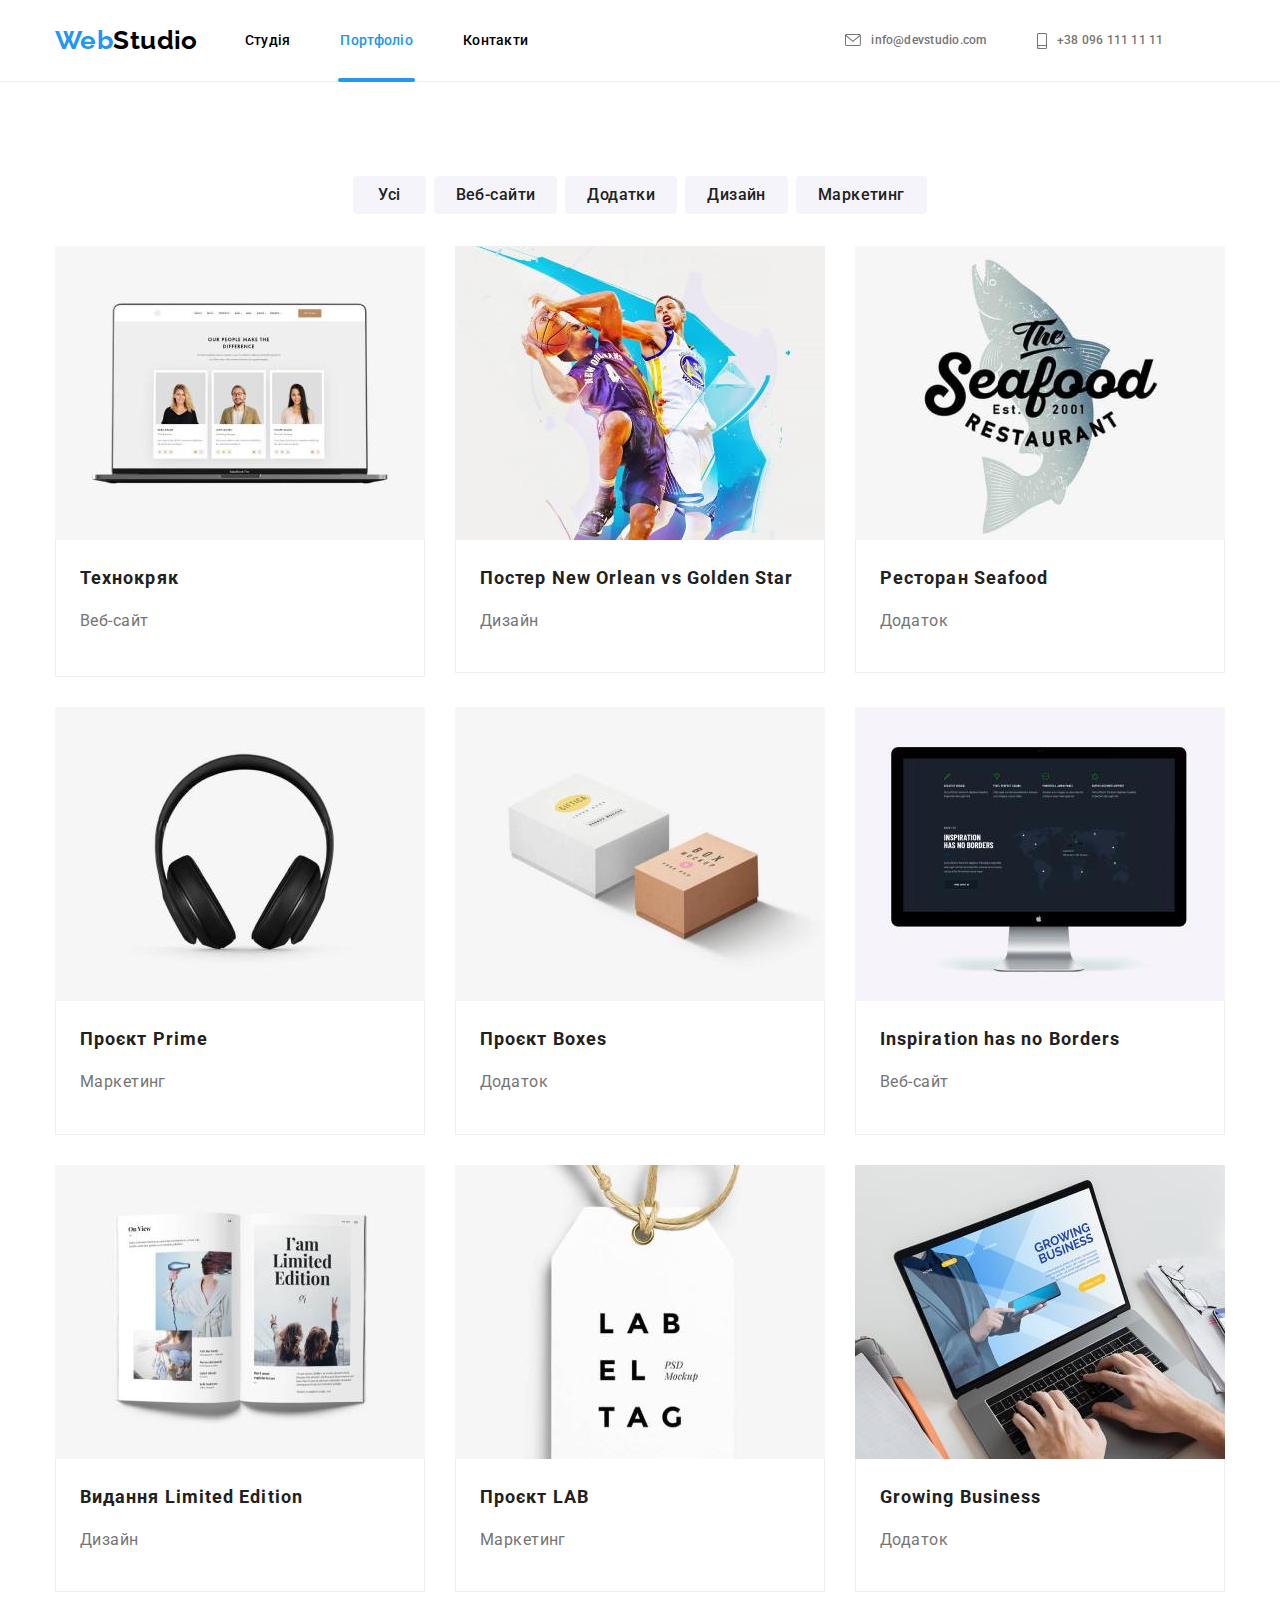
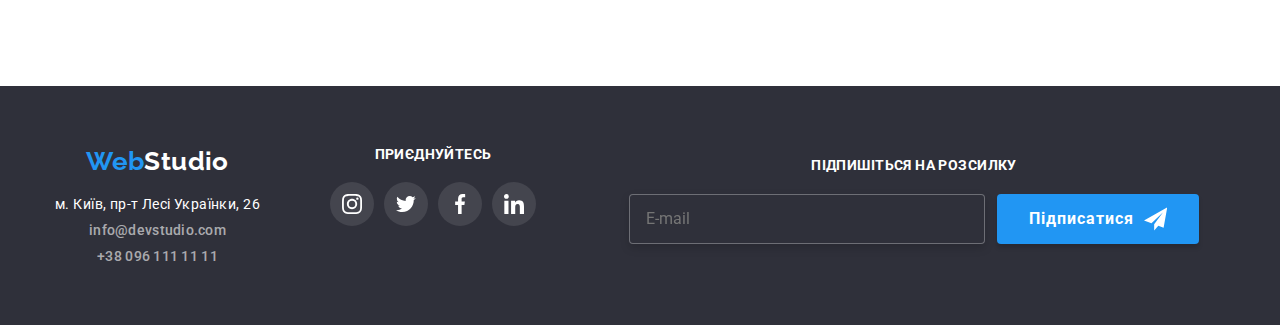
==== commit 9db71279: "porfolio+modal" ====
--- a/portfolio.html
+++ b/portfolio.html
@@ -87,7 +87,7 @@
         <h1 lang="en" class="visually-hidden">Portfolio</h1>
         <div class="container">
           <form>
-            <ul class="menu ul">
+            <ul class="menu">
               <li>
                 <label for="all" class="menu-button all-btn">Усі</label>
                 <input
@@ -135,8 +135,8 @@
               </li>
             </ul>
           </form>
-          <ul class="services ul">
-            <li class="services-li">
+          <ul class="services">
+            <li class="services-item">
               <a href="#" class="link portfolio-link">
                 <div class="case">
                   <div class="hover-before">
@@ -152,19 +152,18 @@
                       <img
                         src="./images/tehno.jpg"
                         alt="ноутбук з відкритим сайтом"
-                        width="370"
-                        height="294"
-                      />
-                    </div>
-                  </div>
-                  <div class="box">
+                        
+                      />
+                    </div>
+                  </div>
+                  <div class="box tech">
                     <h2 class="portfolio">Технокряк</h2>
                     <p class="specialization padding">Веб-сайт</p>
                   </div>
                 </div>
               </a>
             </li>
-            <li class="services-li">
+            <li class="services-item">
               <a href="" class="link portfolio-link">
                 <div class="case">
                   <div class="hover-before">
@@ -180,8 +179,7 @@
                       <img
                         src="./images/poster.jpg"
                         alt="два баскетболыста"
-                        width="370"
-                        height="294"
+                        
                       />
                     </div>
                   </div>
@@ -194,7 +192,7 @@
                 </div>
               </a>
             </li>
-            <li class="services-li">
+            <li class="services-item">
               <a href="#" class="link portfolio-link">
                 <div class="case">
                   <div class="hover-before">
@@ -210,8 +208,7 @@
                       <img
                         src="./images/seafood.jpg"
                         alt="емблема ресторану з рибою"
-                        width="370"
-                        height="294"
+                       
                       />
                     </div>
                   </div>
@@ -222,7 +219,7 @@
                 </div>
               </a>
             </li>
-            <li class="services-li">
+            <li class="services-item">
               <a href="#" class="link portfolio-link">
                 <div class="case">
                   <div class="hover-before">
@@ -238,8 +235,7 @@
                       <img
                         src="./images/prime.jpg"
                         alt="навушники"
-                        width="370"
-                        height="294"
+                        
                       />
                     </div>
                   </div>
@@ -252,7 +248,7 @@
                 </div>
               </a>
             </li>
-            <li class="services-li">
+            <li class="services-item">
               <a href="#" class="link portfolio-link">
                 <div class="case">
                   <div class="hover-before">
@@ -268,8 +264,7 @@
                       <img
                         src="./images/boxes.jpg"
                         alt="дві коробки"
-                        width="370"
-                        height="294"
+                       
                       />
                     </div>
                   </div>
@@ -282,7 +277,7 @@
                 </div>
               </a>
             </li>
-            <li class="services-li">
+            <li class="services-item">
               <a href="#" class="link portfolio-link">
                 <div class="case">
                   <div class="hover-before">
@@ -298,8 +293,7 @@
                       <img
                         src="./images/inspiration.jpg"
                         alt="монітор з відкритим сайтом"
-                        width="370"
-                        height="294"
+                       
                       />
                     </div>
                   </div>
@@ -312,7 +306,7 @@
                 </div>
               </a>
             </li>
-            <li class="services-li">
+            <li class="services-item">
               <a href="#" class="link portfolio-link">
                 <div class="case">
                   <div class="hover-before">
@@ -328,8 +322,7 @@
                       <img
                         src="./images/limited.jpg"
                         alt="відкрита книга"
-                        width="370"
-                        height="294"
+                        
                       />
                     </div>
                   </div>
@@ -342,7 +335,7 @@
                 </div>
               </a>
             </li>
-            <li class="services-li">
+            <li class="services-item">
               <a href="#" class="link portfolio-link">
                 <div class="case">
                   <div class="hover-before">
@@ -358,8 +351,7 @@
                       <img
                         src="./images/lab.jpg"
                         alt="етикетка з написом"
-                        width="370"
-                        height="294"
+                      
                       />
                     </div>
                   </div>
@@ -372,7 +364,7 @@
                 </div>
               </a>
             </li>
-            <li class="services-li">
+            <li class="services-item">
               <a href="#" class="link portfolio-link">
                 <div class="case">
                   <div class="hover-before">
@@ -388,8 +380,7 @@
                       <img
                         src="./images/growing.jpg"
                         alt="друкування на ноутбуці"
-                        width="370"
-                        height="294"
+                        
                       />
                     </div>
                   </div>
--- a/css/main.min.css
+++ b/css/main.min.css
@@ -1 +1 @@
-:root{--color: #2196f3;--timing: cubic-bezier(0.4, 0, 0.2, 1);--time: 250ms}body{font-family:"Roboto",sans-serif;font-size:14px;line-height:1.2;letter-spacing:.03em}.visually-hidden{position:absolute;clip:rect(0 0 0 0);width:1px;height:1px;margin:-1px}h1,h2,h3,h4,h5,h6,p{margin:0}a,button{cursor:pointer}img{display:block;width:100%;height:auto}a{text-decoration:none}ul,li{list-style:none;margin:0;padding:0}@media screen and (max-width: 1199px){.section{padding-top:60px;padding-bottom:60px}}@media screen and (min-width: 1200px){.section{padding-top:94px;padding-bottom:94px}}.container{margin:0 auto;padding-left:15px;padding-right:15px}@media screen and (max-width: 767px){.container{max-width:480px}}@media screen and (max-width: 1199px){.container{max-width:768px}}@media screen and (min-width: 1200px){.container{max-width:1200px}}.container-hero__button{display:block;min-width:200px;min-height:50px;padding:10px 32px;margin:0 auto;color:#fff;font-weight:700;font-size:16px;line-height:1.88;letter-spacing:.06em;border:none;background-color:var(--color);-webkit-box-shadow:0px 4px 4px rgba(0,0,0,.15);box-shadow:0px 4px 4px rgba(0,0,0,.15);border-radius:4px;-webkit-transition:background-color var(--time) var(--timing);transition:background-color var(--time) var(--timing)}@media screen and (min-width: 1200px){.container-hero__button{min-width:216px}}.container-hero__button:hover,.container-hero__button:focus{background-color:#188ce8}.button-form{min-width:200px;height:50px;display:-webkit-box;display:-ms-flexbox;display:flex;-webkit-box-align:center;-ms-flex-align:center;align-items:center;-webkit-box-pack:center;-ms-flex-pack:center;justify-content:center}.icon-airplane{width:24px;height:24px;margin-left:10px;fill:currentColor}.modal .modal-button{position:absolute;top:8px;right:8px;width:30px;height:30px;display:-webkit-box;display:-ms-flexbox;display:flex;-webkit-box-pack:center;-ms-flex-pack:center;justify-content:center;-webkit-box-align:center;-ms-flex-align:center;align-items:center;border:1px solid rgba(0,0,0,.1);border-radius:50%;background-color:#fff}.header{border-bottom:1px Solid #ececec}@media screen and (max-width: 767px){.header{padding-bottom:16px;padding-top:16px}}@media screen and (min-width: 768px){.header-content{display:-webkit-box;display:-ms-flexbox;display:flex;-webkit-box-align:center;-ms-flex-align:center;align-items:center}}@media screen and (max-width: 767px){.menu-container{position:fixed;top:0;left:0;width:100vw;height:100vh;padding:48px 40px;overflow:auto;display:-webkit-box;display:-ms-flexbox;display:flex;-webkit-box-orient:vertical;-webkit-box-direction:normal;-ms-flex-direction:column;flex-direction:column;-webkit-box-pack:justify;-ms-flex-pack:justify;justify-content:space-between;z-index:99;background-color:#fff;-webkit-transform:translateX(101%);transform:translateX(101%);-webkit-transition:-webkit-transform 250ms ease-in-out;transition:-webkit-transform 250ms ease-in-out;transition:transform 250ms ease-in-out;transition:transform 250ms ease-in-out, -webkit-transform 250ms ease-in-out}.menu-container.is-open{-webkit-transform:translateX(0);transform:translateX(0)}.menu-container.is-open .body{overflow-y:hidden}}@media screen and (min-width: 768px){.menu-container{display:-webkit-box;display:-ms-flexbox;display:flex;-webkit-box-orient:horizontal;-webkit-box-direction:normal;-ms-flex-direction:row;flex-direction:row;-webkit-box-align:center;-ms-flex-align:center;align-items:center}}.head{color:#000}@media screen and (min-width: 1200px){.head{margin-top:25px;margin-bottom:25px}}.logo{font-family:"Raleway",sans-serif;font-style:normal;font-weight:700}@media screen and (max-width: 1199px){.logo{font-size:24px;line-height:1.17}}@media screen and (min-width: 768px){.logo{margin-right:88px}}@media screen and (min-width: 1200px){.logo{margin-right:45px;font-size:26px;line-height:1.2}}.web{color:var(--color)}@media screen and (max-width: 767px){.navbar{display:block;margin-bottom:64px}.navbar .item:not(:last-child){margin-bottom:32px}}@media screen and (min-width: 768px){.navbar{display:-webkit-box;display:-ms-flexbox;display:flex}}@media screen and (min-width: 766px){.navbar .item:not(:last-child){margin-right:46px}}.nav{display:block;font-style:normal;font-weight:500;letter-spacing:.02em;color:#000;-webkit-transition:color var(--time) var(--timing);transition:color var(--time) var(--timing)}@media screen and (max-width: 767px){.nav{font-size:40px;line-height:1.18}}@media screen and (min-width: 768px){.nav{padding:32px 2px;font-size:14px;line-height:1.2}}.nav:hover{color:var(--color)}.nav:hover.nav-hover::after{-webkit-transform:scale(1);transform:scale(1)}.nav:focus{color:var(--color)}@media screen and (min-width: 768px){.nav-hover{position:relative;display:-webkit-box;display:-ms-flexbox;display:flex;-webkit-box-pack:center;-ms-flex-pack:center;justify-content:center}}@media screen and (min-width: 766px){.nav-hover::after{-webkit-transform:scale(1);transform:scale(1);content:"";position:absolute;display:block;bottom:-1px;width:100%;height:4px;background-color:var(--color);border-radius:2px;-webkit-transform:scale(0);transform:scale(0);-webkit-transition:-webkit-transform var(--time) var(--timing);transition:-webkit-transform var(--time) var(--timing);transition:transform var(--time) var(--timing);transition:transform var(--time) var(--timing), -webkit-transform var(--time) var(--timing)}}@media screen and (max-width: 765px){.mail{display:none}}@media screen and (min-width: 766px){.mail{width:14px;height:10px}}@media screen and (min-width: 1200px){.mail{width:16px;height:12px}}@media screen and (max-width: 765px){.tel{display:none}}@media screen and (min-width: 766px){.tel{width:10px;height:14px}}@media screen and (min-width: 1200px){.tel{width:10px;height:16px}}@media screen and (min-width: 766px){.icon-header{margin-right:8px;fill:currentColor}}@media screen and (min-width: 1200px){.icon-header{margin-right:10px}}.accent{position:relative;color:var(--color)}@media screen and (min-width: 766px){.accent{display:-webkit-box;display:-ms-flexbox;display:flex;-webkit-box-pack:center;-ms-flex-pack:center;justify-content:center}}@media screen and (min-width: 766px){.accent::after{content:"";position:absolute;display:block;bottom:-1px;width:100%;height:4px;background-color:var(--color);border-radius:2px}}@media screen and (min-width: 1199px){.contacts{display:-webkit-box;display:-ms-flexbox;display:flex;-webkit-box-orient:horizontal;-webkit-box-direction:normal;-ms-flex-direction:row;flex-direction:row;-webkit-box-flex:1;-ms-flex-positive:1;flex-grow:1;gap:50px}}@media screen and (min-width: 767px){.flex-wrap{margin-left:90px}}@media screen and (min-width: 1199px){.flex-wrap{margin-left:315px}}.link-contact-head{font-style:normal;font-weight:500;letter-spacing:.02em;color:#757575;-webkit-transition:color var(--time) var(--timing);transition:color var(--time) var(--timing)}@media screen and (max-width: 767px){.link-contact-head{font-size:24px;line-height:1.17}}@media screen and (min-width: 768px){.link-contact-head{font-size:12px;line-height:1.17}}@media screen and (min-width: 1200px){.link-contact-head{display:-webkit-box;display:-ms-flexbox;display:flex;-webkit-box-align:center;-ms-flex-align:center;align-items:center;padding-top:32px;padding-bottom:32px;line-height:1.2}}.link-contact-head:focus,.link-contact-head:hover{color:var(--color)}@media screen and (max-width: 767px){.link-contact-head:focus,.link-contact-head:hover{font-size:34px;line-height:1.18}}@media screen and (max-width: 767px){.button-mobail{display:-webkit-box;display:-ms-flexbox;display:flex;padding:0;border:none;background-color:rgba(0,0,0,0);max-width:40px;max-height:40px;position:absolute;top:10px;right:15px}}@media screen and (min-width: 768px){.button-mobail{display:none}}.menu-icon{max-width:40px;max-height:40px}@media screen and (max-width: 767px){.mobile-menu-list{display:-webkit-box;display:-ms-flexbox;display:flex;margin-top:64px}.mobile-menu-list .item:not(:last-child){padding-right:10px;border-right:1px solid rgba(33,33,33,.2)}.mobile-menu-list .item:not(:first-child){padding-left:10px}}@media screen and (min-width: 768px){.mobile-menu-list{display:none}}.mobile-menu-link{font-size:18px;line-height:1.22;color:var(--color)}.container-hero{margin:0 auto}@media screen and (max-width: 1199px){.container-hero{width:360px}}@media screen and (min-width: 1200px){.container-hero{width:696px}}.section-hero{background-color:#c4c4c4}.section-hero__overlay{max-width:1600px;margin-left:auto;margin-right:auto;text-align:center;color:#fff;background-image:-webkit-gradient(linear, left top, right top, from(rgba(47, 48, 58, 0.4)), to(rgba(47, 48, 58, 0.4))),url(../images/header.jpg);background-image:linear-gradient(to right, rgba(47, 48, 58, 0.4), rgba(47, 48, 58, 0.4)),url(../images/header.jpg);background-position:center;background-repeat:no-repeat}@media screen and (max-width: 767px){.section-hero__overlay{max-width:480px}}@media screen and (max-width: 1199px){.section-hero__overlay{padding-bottom:118px;padding-top:118px;background-size:cover}}@media screen and (min-width: 1200px){.section-hero__overlay{padding-bottom:200px;padding-top:200px;background-size:cover}}.container-hero{margin:0 auto}@media screen and (min-width: 1200px){.container-hero{width:696px}}.container-hero__title{margin-bottom:30px;font-weight:900;letter-spacing:.06em;text-transform:uppercase}@media screen and (max-width: 1199px){.container-hero__title{font-size:26px;line-height:1.62}}@media screen and (min-width: 1200px){.container-hero__title{font-size:44px;line-height:1.4}}@media screen and (min-width: 768px){.benefits-list{display:-webkit-box;display:-ms-flexbox;display:flex;-webkit-box-orient:horizontal;-webkit-box-direction:normal;-ms-flex-direction:row;flex-direction:row;gap:30px;-ms-flex-wrap:wrap;flex-wrap:wrap}}@media screen and (max-width: 767px){.benefits-list__item:not(:last-child){margin-bottom:30px}}@media screen and (min-width: 768px){.benefits-list__item{width:354px}}@media screen and (min-width: 1200px){.benefits-list__item{width:270px}}.benefits-img{display:-webkit-box;display:-ms-flexbox;display:flex;-webkit-box-align:center;-ms-flex-align:center;align-items:center;-webkit-box-pack:center;-ms-flex-pack:center;justify-content:center;height:120px;margin-bottom:30px;background-color:#f5f4fa;border-radius:4px}@media screen and (min-width: 768px){.benefits-img{width:354px}}@media screen and (min-width: 1200px){.benefits-img{width:270px}}.benefits-img__icon{width:70px;height:70px}.benefits-list__title{margin-bottom:10px;font-weight:700;line-height:1.2;text-transform:uppercase;color:#212121}@media screen and (max-width: 767px){.benefits-list__title{text-align:center}}.benefits-list__text{line-height:1.71;color:#757575}@media screen and (max-width: 1199px){.products{display:none}}@media screen and (min-width: 1200px){.products{padding-top:0;padding-bottom:94px}.products-h{margin-bottom:50px;font-weight:700;font-size:36px;line-height:1.2;text-align:center}.products-ul{display:-webkit-box;display:-ms-flexbox;display:flex;-webkit-box-orient:horizontal;-webkit-box-direction:normal;-ms-flex-direction:row;flex-direction:row;-webkit-box-pack:justify;-ms-flex-pack:justify;justify-content:space-between;-ms-flex-wrap:wrap;flex-wrap:wrap}.item-products{position:relative;font-weight:700;font-size:14px;line-height:1.14;text-align:center;letter-spacing:.03em;text-transform:uppercase;color:#fff}.index{position:absolute;bottom:0;right:0;width:100%;height:70px;display:-webkit-box;display:-ms-flexbox;display:flex;-webkit-box-align:center;-ms-flex-align:center;align-items:center;-webkit-box-pack:center;-ms-flex-pack:center;justify-content:center;background-color:rgba(47,48,58,.8)}}.team{text-align:center;background:#f5f4fa}.team-title{margin-bottom:30px;text-align:center;font-size:28px;line-height:1.18;letter-spacing:.03em;color:#212121}@media screen and (min-width: 1200px){.team-title{margin-bottom:50px;font-size:36px;line-height:1.6667}}@media screen and (min-width: 768px){.team-list{display:-webkit-box;display:-ms-flexbox;display:flex;-webkit-box-orient:horizontal;-webkit-box-direction:normal;-ms-flex-direction:row;flex-direction:row;gap:30px;-ms-flex-wrap:wrap;flex-wrap:wrap}}.team-item{padding-bottom:30px;font-size:16px;line-height:1.2;text-align:center;-webkit-box-shadow:0px 1px 3px rgba(0,0,0,.12),0px 1px 1px rgba(0,0,0,.14),0px 2px 1px rgba(0,0,0,.2);box-shadow:0px 1px 3px rgba(0,0,0,.12),0px 1px 1px rgba(0,0,0,.14),0px 2px 1px rgba(0,0,0,.2);border-radius:0px 0px 4px 4px;background:#fff}@media screen and (max-width: 767px){.team-item{width:450px;margin-left:auto;margin-left:auto;margin-bottom:30px}}@media screen and (min-width: 768px){.team-item{width:354px}}@media screen and (min-width: 1200px){.team-item{width:270px}}.team-item-title{font-weight:500;font-size:16px;line-height:1.19;letter-spacing:.03em;color:#212121}.specialization{margin-top:10px;margin-bottom:16px;line-height:1.9;color:#757575}.msg{display:-webkit-box;display:-ms-flexbox;display:flex;-webkit-box-pack:center;-ms-flex-pack:center;justify-content:center;margin-top:16px;gap:10px}.link-msg{display:-webkit-box;display:-ms-flexbox;display:flex;-webkit-box-pack:center;-ms-flex-pack:center;justify-content:center;-webkit-box-align:center;-ms-flex-align:center;align-items:center;padding:12px;color:#afb1b8;border-radius:25px;-webkit-transition:color var(--time) var(--timing),background-color var(--time) var(--timing);transition:color var(--time) var(--timing),background-color var(--time) var(--timing)}.msg-icon{width:20px;height:20px;fill:currentColor}.link-msg:hover,.link-msg:focus{background-color:var(--color);color:#fff}.team-container{margin-right:auto;margin-left:auto;margin-top:30px}.customer-section__title{margin-bottom:30px;font-weight:700;text-align:center}@media screen and (max-width: 1199px){.customer-section__title{font-size:28px;line-height:1.18}}@media screen and (min-width: 1200px){.customer-section__title{margin-bottom:50px;font-size:36px;line-height:1.17}}.customer-list{display:-webkit-box;display:-ms-flexbox;display:flex;gap:30px;-ms-flex-wrap:wrap;flex-wrap:wrap}.customer-list__link{display:-webkit-box;display:-ms-flexbox;display:flex;-webkit-box-pack:center;-ms-flex-pack:center;justify-content:center;-webkit-box-align:center;-ms-flex-align:center;align-items:center;height:92px;color:#afb1b8;border:1px solid #afb1b8;border-radius:4px;-webkit-transition:color var(--time) var(--timing);transition:color var(--time) var(--timing)}@media screen and (max-width: 767px){.customer-list__link{width:210px}}@media screen and (min-width: 768px){.customer-list__link{width:226px}}@media screen and (min-width: 1200px){.customer-list__link{width:170px}}.customer-list__link:focus,.customer-list__link:hover{color:var(--color);border:1px solid var(--color)}.customer-list__icon{fill:currentColor}.footer{padding-top:60px;padding-bottom:60px;color:#fff;background-color:#2f303a}@media screen and (min-width: 768px){.footer{padding-left:76px;padding-right:89px}}@media screen and (min-width: 1200px){.footer{padding-left:0;padding-right:0}}footer h2{margin-bottom:20px;font-size:14px;line-height:16px;letter-spacing:.03em;text-transform:uppercase}@media screen and (max-width: 767px){footer h2{text-align:center}}.foot{display:block}@media screen and (max-width: 767px){.foot{text-align:center}}@media screen and (min-width: 768px){.foot{text-align:center}}@media screen and (min-width: 1200px){.foot{display:-webkit-box;display:-ms-flexbox;display:flex;-webkit-box-align:baseline;-ms-flex-align:baseline;align-items:baseline;-ms-flex-wrap:wrap;flex-wrap:wrap}}.logo-foot{display:block;font-family:"Raleway",sans-serif;font-style:normal;font-weight:700;font-size:24px;line-height:1.17;color:#fff}@media screen and (min-width: 1200px){.logo-foot{font-size:26px}}@media screen and (min-width: 768px){.tablet-box{display:-webkit-box;display:-ms-flexbox;display:flex;-webkit-box-pack:baseline;-ms-flex-pack:baseline;justify-content:baseline}}.foot-contacts{display:-webkit-box;display:-ms-flexbox;display:flex;-webkit-box-orient:vertical;-webkit-box-direction:normal;-ms-flex-direction:column;flex-direction:column;margin-top:20px}@media screen and (max-width: 1100px){.foot-contacts{gap:8px}}@media screen and (min-width: 1200px){.foot-contacts{gap:9px}}@media screen and (max-width: 1100px){.foot-contacts{margin-bottom:60px}}.white{font-style:normal;color:#fff;-webkit-transition:color var(--time) var(--timing);transition:color var(--time) var(--timing)}.white:hover,.white:focus{color:var(--color)}.link-contact{font-style:normal;font-weight:500;line-height:1.2;letter-spacing:.02em;color:rgba(255,255,255,.6);-webkit-transition:color var(--time) var(--timing);transition:color var(--time) var(--timing)}@media screen and (max-width: 0px){.link-contact{gap:8px}}.link-contact:focus,.link-contact:hover{color:var(--color)}@media screen and (max-width: 767px){.foot-wrap{margin-bottom:60px}}@media screen and (min-width: 768px){.foot-wrap{margin-left:auto}}@media screen and (min-width: 1200px){.foot-wrap{margin-left:70px;margin-right:93px}}.link-msg-foot{display:-webkit-box;display:-ms-flexbox;display:flex;-webkit-box-pack:center;-ms-flex-pack:center;justify-content:center;-webkit-box-align:center;-ms-flex-align:center;align-items:center;padding:12px;color:#fff;border-radius:25px;background-color:rgba(255,255,255,.1);-webkit-transition:color var(--time) var(--timing),background-color var(--time) var(--timing);transition:color var(--time) var(--timing),background-color var(--time) var(--timing)}.link-msg-foot:hover,.link-msg-foot:focus{background-color:var(--color);color:#fff}@media screen and (max-width: 1100px){.subscribe{display:-webkit-box;display:-ms-flexbox;display:flex;-webkit-box-orient:vertical;-webkit-box-direction:normal;-ms-flex-direction:column;flex-direction:column;-webkit-box-align:center;-ms-flex-align:center;align-items:center}}.subscribe-title{font-weight:700}@media screen and (max-width: 1100px){.subscribe-title{text-align:center}}.subscribe-box{margin-top:20px}@media screen and (min-width: 1200px){.subscribe-box{display:-webkit-box;display:-ms-flexbox;display:flex;-webkit-box-align:center;-ms-flex-align:center;align-items:center;-webkit-box-pack:center;-ms-flex-pack:center;justify-content:center;width:570px}}.subscribe-box input{width:358px;height:50px;padding-left:16px;padding-right:16px;margin-right:12px;color:rgba(255,255,255,.6);background-color:#2f303a;border:1px solid rgba(255,255,255,.3);-webkit-filter:drop-shadow(0px 4px 4px rgba(0, 0, 0, 0.15));filter:drop-shadow(0px 4px 4px rgba(0, 0, 0, 0.15));border-radius:4px;outline:none;-webkit-transition:border var(--time) var(--timing);transition:border var(--time) var(--timing)}@media screen and (max-width: 767px){.subscribe-box input{width:100%;margin-bottom:20px;margin-right:auto;margin-left:auto}}@media screen and (max-width: 1100px){.subscribe-box input{margin-bottom:20px;width:450px}}.subscribe-box input{font-family:"roboto",sans-serif;font-weight:400;font-size:16px;line-height:1.25}.subscribe-box input::-webkit-input-placeholder{font-size:16px;line-height:1.25}.subscribe-box input::-moz-placeholder{font-size:16px;line-height:1.25}.subscribe-box input:-ms-input-placeholder{font-size:16px;line-height:1.25}.subscribe-box input::-ms-input-placeholder{font-size:16px;line-height:1.25}.subscribe-box input::placeholder{font-size:16px;line-height:1.25}.subscribe-box input:focus{border:1px solid var(--color);outline:none}.subscribe-box input:-webkit-autofill{-webkit-box-shadow:inset 0 0 0 50px #2f303a;-webkit-text-fill-color:rgba(255,255,255,.6)}.backdrop{position:fixed;top:0;left:0;width:100%;height:100%;-webkit-transform:scale(1);transform:scale(1);background:rgba(0,0,0,.2);-webkit-transition:opacity var(--time) var(--timing),-webkit-transform var(--time) var(--timing);transition:opacity var(--time) var(--timing),-webkit-transform var(--time) var(--timing);transition:transform var(--time) var(--timing),opacity var(--time) var(--timing);transition:transform var(--time) var(--timing),opacity var(--time) var(--timing),-webkit-transform var(--time) var(--timing)}.backdrop.is-hidden{opacity:0;pointer-events:none;-webkit-transform:scale(0);transform:scale(0)}.backdrop.is-hidden .modal{-webkit-transform:translate(-50%, -50%) scale(0);transform:translate(-50%, -50%) scale(0)}.modal{position:relative;left:50%;top:50%;padding:40px;-webkit-transform:translate(-50%, -50%) scale(1) rotateZ(360deg);transform:translate(-50%, -50%) scale(1) rotateZ(360deg);width:528px;height:581px;background:#fff;-webkit-box-shadow:0px 1px 3px rgba(0,0,0,.12),0px 1px 1px rgba(0,0,0,.14),0px 2px 1px rgba(0,0,0,.2);box-shadow:0px 1px 3px rgba(0,0,0,.12),0px 1px 1px rgba(0,0,0,.14),0px 2px 1px rgba(0,0,0,.2);border-radius:4px;-webkit-transition:var(--time) var(--timing);transition:var(--time) var(--timing)}.icon-close{width:18px;height:18px;-webkit-transition:fill var(--time) var(--timing);transition:fill var(--time) var(--timing)}.icon-close:hover,.icon-close:focus{fill:var(--color)}.modal-title{text-align:center}.menu{display:-webkit-box;display:-ms-flexbox;display:flex;-webkit-box-pack:center;-ms-flex-pack:center;justify-content:center}.menu-button{padding:6px 22px;margin-left:8px;font-weight:500;font-size:16px;line-height:1.6;text-align:center;font-family:inherit;cursor:pointer;color:#212121;border:none;border-radius:4px;-webkit-transition:color var(--time) var(--timing),background-color var(--time) var(--timing),-webkit-box-shadow var(--time) var(--timing);transition:color var(--time) var(--timing),background-color var(--time) var(--timing),-webkit-box-shadow var(--time) var(--timing);transition:color var(--time) var(--timing),background-color var(--time) var(--timing),box-shadow var(--time) var(--timing);transition:color var(--time) var(--timing),background-color var(--time) var(--timing),box-shadow var(--time) var(--timing),-webkit-box-shadow var(--time) var(--timing)}.all-btn{padding:6px 25px}.menu-button:hover,.menu-button:focus{color:#fff;background-color:var(--color);-webkit-box-shadow:0px 3px 1px rgba(0,0,0,.1),0px 1px 2px rgba(0,0,0,.08),0px 2px 2px rgba(0,0,0,.12);box-shadow:0px 3px 1px rgba(0,0,0,.1),0px 1px 2px rgba(0,0,0,.08),0px 2px 2px rgba(0,0,0,.12)}.services{margin-top:50px;display:-webkit-box;display:-ms-flexbox;display:flex;-ms-flex-wrap:wrap;flex-wrap:wrap;gap:30px;margin-top:34px}.portfolio-link:hover .case{-webkit-box-shadow:0px 1px 1px rgba(0,0,0,.12),0px 4px 4px rgba(0,0,0,.06),1px 4px 6px rgba(0,0,0,.16);box-shadow:0px 1px 1px rgba(0,0,0,.12),0px 4px 4px rgba(0,0,0,.06),1px 4px 6px rgba(0,0,0,.16)}.portfolio-link:hover .box-hover{-webkit-transform:translateY(0);transform:translateY(0)}.portfolio-link:focus .case{-webkit-box-shadow:0px 1px 1px rgba(0,0,0,.12),0px 4px 4px rgba(0,0,0,.06),1px 4px 6px rgba(0,0,0,.16);box-shadow:0px 1px 1px rgba(0,0,0,.12),0px 4px 4px rgba(0,0,0,.06),1px 4px 6px rgba(0,0,0,.16)}.portfolio-link:focus .box-hover{-webkit-transform:translateY(0);transform:translateY(0)}.case{text-align:start;font-size:16px;line-height:1.9;-webkit-transition:-webkit-box-shadow var(--time) var(--timing);transition:-webkit-box-shadow var(--time) var(--timing);transition:box-shadow var(--time) var(--timing);transition:box-shadow var(--time) var(--timing), -webkit-box-shadow var(--time) var(--timing)}.hover-before{position:relative;width:370px;height:294px;overflow:hidden}.box-hover{position:absolute;top:0;left:0;width:100%;height:100%;background-color:rgba(33,150,243,.9);-webkit-transform:translateY(101%);transform:translateY(101%);-webkit-transition:-webkit-transform var(--time) ease;transition:-webkit-transform var(--time) ease;transition:transform var(--time) ease;transition:transform var(--time) ease, -webkit-transform var(--time) ease}.box-hover p{padding:63px 24px;font-size:18px;line-height:1.56;letter-spacing:.03em;color:#fff}.box{padding:20px 24px;border-right:1px solid #eee;border-bottom:1px solid #eee;border-left:1px solid #eee}.portfolio{margin-top:0;margin-bottom:4px;font-weight:700;font-size:18px;line-height:2;letter-spacing:.06em;color:#212121}.specialization{margin-top:10px;margin-bottom:16px;font-size:16px;line-height:1.9;color:#757575}/*# sourceMappingURL=main.min.css.map */+:root{--color: #2196f3;--timing: cubic-bezier(0.4, 0, 0.2, 1);--time: 250ms}body{font-family:"Roboto",sans-serif;font-size:14px;line-height:1.2;letter-spacing:.03em}.visually-hidden{position:absolute;clip:rect(0 0 0 0);width:1px;height:1px;margin:-1px}h1,h2,h3,h4,h5,h6,p{margin:0}a,button{cursor:pointer}img{display:block;width:100%;height:auto}a{text-decoration:none}ul,li{list-style:none;margin:0;padding:0}@media screen and (max-width: 1199px){.section{padding-top:60px;padding-bottom:60px}}@media screen and (min-width: 1200px){.section{padding-top:94px;padding-bottom:94px}}.container{margin:0 auto;padding-left:15px;padding-right:15px}@media screen and (max-width: 767px){.container{max-width:480px}}@media screen and (max-width: 1199px){.container{max-width:768px}}@media screen and (min-width: 1200px){.container{max-width:1200px}}.container-hero__button{display:block;min-width:200px;min-height:50px;padding:10px 32px;margin:0 auto;color:#fff;font-weight:700;font-size:16px;line-height:1.88;letter-spacing:.06em;border:none;background-color:var(--color);-webkit-box-shadow:0px 4px 4px rgba(0,0,0,.15);box-shadow:0px 4px 4px rgba(0,0,0,.15);border-radius:4px;-webkit-transition:background-color var(--time) var(--timing);transition:background-color var(--time) var(--timing)}@media screen and (min-width: 1200px){.container-hero__button{min-width:216px}}.container-hero__button:hover,.container-hero__button:focus{background-color:#188ce8}.button-form{min-width:200px;height:50px;display:-webkit-box;display:-ms-flexbox;display:flex;-webkit-box-align:center;-ms-flex-align:center;align-items:center;-webkit-box-pack:center;-ms-flex-pack:center;justify-content:center}.icon-airplane{width:24px;height:24px;margin-left:10px;fill:currentColor}.modal .modal-button{position:absolute;top:8px;right:8px;width:30px;height:30px;display:-webkit-box;display:-ms-flexbox;display:flex;-webkit-box-pack:center;-ms-flex-pack:center;justify-content:center;-webkit-box-align:center;-ms-flex-align:center;align-items:center;border:1px solid rgba(0,0,0,.1);border-radius:50%;background-color:#fff}.header{border-bottom:1px Solid #ececec}@media screen and (max-width: 767px){.header{padding-bottom:16px;padding-top:16px}}@media screen and (min-width: 768px){.header-content{display:-webkit-box;display:-ms-flexbox;display:flex;-webkit-box-align:center;-ms-flex-align:center;align-items:center}}@media screen and (max-width: 767px){.menu-container{position:fixed;top:0;left:0;width:100vw;height:100vh;padding:48px 40px;overflow:auto;display:-webkit-box;display:-ms-flexbox;display:flex;-webkit-box-orient:vertical;-webkit-box-direction:normal;-ms-flex-direction:column;flex-direction:column;-webkit-box-pack:justify;-ms-flex-pack:justify;justify-content:space-between;z-index:99;background-color:#fff;-webkit-transform:translateX(101%);transform:translateX(101%);-webkit-transition:-webkit-transform 250ms ease-in-out;transition:-webkit-transform 250ms ease-in-out;transition:transform 250ms ease-in-out;transition:transform 250ms ease-in-out, -webkit-transform 250ms ease-in-out}.menu-container.is-open{-webkit-transform:translateX(0);transform:translateX(0)}.menu-container.is-open .body{overflow-y:hidden}}@media screen and (min-width: 768px){.menu-container{display:-webkit-box;display:-ms-flexbox;display:flex;-webkit-box-orient:horizontal;-webkit-box-direction:normal;-ms-flex-direction:row;flex-direction:row;-webkit-box-align:center;-ms-flex-align:center;align-items:center}}.head{color:#000}@media screen and (min-width: 1200px){.head{margin-top:25px;margin-bottom:25px}}.logo{font-family:"Raleway",sans-serif;font-style:normal;font-weight:700}@media screen and (max-width: 1199px){.logo{font-size:24px;line-height:1.17}}@media screen and (min-width: 768px){.logo{margin-right:88px}}@media screen and (min-width: 1200px){.logo{margin-right:45px;font-size:26px;line-height:1.2}}.web{color:var(--color)}@media screen and (max-width: 767px){.navbar{display:block;margin-bottom:64px}.navbar .item:not(:last-child){margin-bottom:32px}}@media screen and (min-width: 768px){.navbar{display:-webkit-box;display:-ms-flexbox;display:flex}}@media screen and (min-width: 766px){.navbar .item:not(:last-child){margin-right:46px}}.nav{display:block;font-style:normal;font-weight:500;letter-spacing:.02em;color:#000;-webkit-transition:color var(--time) var(--timing);transition:color var(--time) var(--timing)}@media screen and (max-width: 767px){.nav{font-size:40px;line-height:1.18}}@media screen and (min-width: 768px){.nav{padding:32px 2px;font-size:14px;line-height:1.2}}.nav:hover{color:var(--color)}.nav:hover.nav-hover::after{-webkit-transform:scale(1);transform:scale(1)}.nav:focus{color:var(--color)}@media screen and (min-width: 768px){.nav-hover{position:relative;display:-webkit-box;display:-ms-flexbox;display:flex;-webkit-box-pack:center;-ms-flex-pack:center;justify-content:center}}@media screen and (min-width: 766px){.nav-hover::after{-webkit-transform:scale(1);transform:scale(1);content:"";position:absolute;display:block;bottom:-1px;width:100%;height:4px;background-color:var(--color);border-radius:2px;-webkit-transform:scale(0);transform:scale(0);-webkit-transition:-webkit-transform var(--time) var(--timing);transition:-webkit-transform var(--time) var(--timing);transition:transform var(--time) var(--timing);transition:transform var(--time) var(--timing), -webkit-transform var(--time) var(--timing)}}@media screen and (max-width: 765px){.mail{display:none}}@media screen and (min-width: 766px){.mail{width:14px;height:10px}}@media screen and (min-width: 1200px){.mail{width:16px;height:12px}}@media screen and (max-width: 765px){.tel{display:none}}@media screen and (min-width: 766px){.tel{width:10px;height:14px}}@media screen and (min-width: 1200px){.tel{width:10px;height:16px}}@media screen and (min-width: 766px){.icon-header{margin-right:8px;fill:currentColor}}@media screen and (min-width: 1200px){.icon-header{margin-right:10px}}.accent{position:relative;color:var(--color)}@media screen and (min-width: 766px){.accent{display:-webkit-box;display:-ms-flexbox;display:flex;-webkit-box-pack:center;-ms-flex-pack:center;justify-content:center}}@media screen and (min-width: 766px){.accent::after{content:"";position:absolute;display:block;bottom:-1px;width:100%;height:4px;background-color:var(--color);border-radius:2px}}@media screen and (min-width: 1199px){.contacts{display:-webkit-box;display:-ms-flexbox;display:flex;-webkit-box-orient:horizontal;-webkit-box-direction:normal;-ms-flex-direction:row;flex-direction:row;-webkit-box-flex:1;-ms-flex-positive:1;flex-grow:1;gap:50px}}@media screen and (max-width: 767px){.contacts .item:not(:last-child){margin-bottom:32px}}@media screen and (min-width: 767px){.flex-wrap{margin-left:90px}}@media screen and (min-width: 1199px){.flex-wrap{margin-left:315px}}.link-contact-head{font-style:normal;font-weight:500;letter-spacing:.02em;color:#757575;-webkit-transition:color var(--time) var(--timing);transition:color var(--time) var(--timing)}@media screen and (max-width: 767px){.link-contact-head{font-size:24px;line-height:1.17}}@media screen and (min-width: 768px){.link-contact-head{font-size:12px;line-height:1.17}}@media screen and (min-width: 1200px){.link-contact-head{display:-webkit-box;display:-ms-flexbox;display:flex;-webkit-box-align:center;-ms-flex-align:center;align-items:center;padding-top:32px;padding-bottom:32px;line-height:1.2}}.link-contact-head:focus,.link-contact-head:hover{color:var(--color)}@media screen and (max-width: 767px){.link-contact-head:focus,.link-contact-head:hover{font-size:34px;line-height:1.18}}@media screen and (max-width: 767px){.button-mobail{display:-webkit-box;display:-ms-flexbox;display:flex;padding:0;border:none;background-color:rgba(0,0,0,0);max-width:40px;max-height:40px;position:absolute;top:10px;right:15px}}@media screen and (min-width: 768px){.button-mobail{display:none}}.menu-icon{max-width:40px;max-height:40px}@media screen and (max-width: 767px){.mobile-menu-list{display:-webkit-box;display:-ms-flexbox;display:flex;margin-top:64px}.mobile-menu-list .item:not(:last-child){padding-right:10px;border-right:1px solid rgba(33,33,33,.2)}.mobile-menu-list .item:not(:first-child){padding-left:10px}}@media screen and (min-width: 768px){.mobile-menu-list{display:none}}.mobile-menu-link{font-size:18px;line-height:1.22;color:var(--color)}.container-hero{margin:0 auto}@media screen and (max-width: 1199px){.container-hero{width:360px}}@media screen and (min-width: 1200px){.container-hero{width:696px}}.section-hero{background-color:#c4c4c4}.section-hero__overlay{max-width:1600px;margin-left:auto;margin-right:auto;text-align:center;color:#fff;background-image:-webkit-gradient(linear, left top, right top, from(rgba(47, 48, 58, 0.4)), to(rgba(47, 48, 58, 0.4))),url(../images/header.jpg);background-image:linear-gradient(to right, rgba(47, 48, 58, 0.4), rgba(47, 48, 58, 0.4)),url(../images/header.jpg);background-position:center;background-repeat:no-repeat}@media screen and (max-width: 767px){.section-hero__overlay{max-width:480px}}@media screen and (max-width: 1199px){.section-hero__overlay{padding-bottom:118px;padding-top:118px;background-size:cover}}@media screen and (min-width: 1200px){.section-hero__overlay{padding-bottom:200px;padding-top:200px;background-size:cover}}.container-hero{margin:0 auto}@media screen and (min-width: 1200px){.container-hero{width:696px}}.container-hero__title{margin-bottom:30px;font-weight:900;letter-spacing:.06em;text-transform:uppercase}@media screen and (max-width: 1199px){.container-hero__title{font-size:26px;line-height:1.62}}@media screen and (min-width: 1200px){.container-hero__title{font-size:44px;line-height:1.4}}@media screen and (min-width: 768px){.benefits-list{display:-webkit-box;display:-ms-flexbox;display:flex;-webkit-box-orient:horizontal;-webkit-box-direction:normal;-ms-flex-direction:row;flex-direction:row;gap:30px;-ms-flex-wrap:wrap;flex-wrap:wrap}}@media screen and (max-width: 767px){.benefits-list__item:not(:last-child){margin-bottom:30px}}@media screen and (min-width: 768px){.benefits-list__item{width:354px}}@media screen and (min-width: 1200px){.benefits-list__item{width:270px}}.benefits-img{display:-webkit-box;display:-ms-flexbox;display:flex;-webkit-box-align:center;-ms-flex-align:center;align-items:center;-webkit-box-pack:center;-ms-flex-pack:center;justify-content:center;height:120px;margin-bottom:30px;background-color:#f5f4fa;border-radius:4px}@media screen and (min-width: 768px){.benefits-img{width:354px}}@media screen and (min-width: 1200px){.benefits-img{width:270px}}.benefits-img__icon{width:70px;height:70px}.benefits-list__title{margin-bottom:10px;font-weight:700;line-height:1.2;text-transform:uppercase;color:#212121}@media screen and (max-width: 767px){.benefits-list__title{text-align:center}}.benefits-list__text{line-height:1.71;color:#757575}@media screen and (max-width: 1199px){.products{display:none}}@media screen and (min-width: 1200px){.products{padding-top:0;padding-bottom:94px}.products-h{margin-bottom:50px;font-weight:700;font-size:36px;line-height:1.2;text-align:center}.products-ul{display:-webkit-box;display:-ms-flexbox;display:flex;-webkit-box-orient:horizontal;-webkit-box-direction:normal;-ms-flex-direction:row;flex-direction:row;-webkit-box-pack:justify;-ms-flex-pack:justify;justify-content:space-between;-ms-flex-wrap:wrap;flex-wrap:wrap}.item-products{position:relative;font-weight:700;font-size:14px;line-height:1.14;text-align:center;letter-spacing:.03em;text-transform:uppercase;color:#fff}.index{position:absolute;bottom:0;right:0;width:100%;height:70px;display:-webkit-box;display:-ms-flexbox;display:flex;-webkit-box-align:center;-ms-flex-align:center;align-items:center;-webkit-box-pack:center;-ms-flex-pack:center;justify-content:center;background-color:rgba(47,48,58,.8)}}.team{text-align:center;background:#f5f4fa}.team-title{margin-bottom:30px;text-align:center;font-size:28px;line-height:1.18;letter-spacing:.03em;color:#212121}@media screen and (min-width: 1200px){.team-title{margin-bottom:50px;font-size:36px;line-height:1.6667}}@media screen and (min-width: 768px){.team-list{display:-webkit-box;display:-ms-flexbox;display:flex;-webkit-box-orient:horizontal;-webkit-box-direction:normal;-ms-flex-direction:row;flex-direction:row;gap:30px;-ms-flex-wrap:wrap;flex-wrap:wrap}}.team-item{padding-bottom:30px;font-size:16px;line-height:1.2;text-align:center;-webkit-box-shadow:0px 1px 3px rgba(0,0,0,.12),0px 1px 1px rgba(0,0,0,.14),0px 2px 1px rgba(0,0,0,.2);box-shadow:0px 1px 3px rgba(0,0,0,.12),0px 1px 1px rgba(0,0,0,.14),0px 2px 1px rgba(0,0,0,.2);border-radius:0px 0px 4px 4px;background:#fff}@media screen and (max-width: 767px){.team-item{width:450px;margin-left:auto;margin-left:auto;margin-bottom:30px}}@media screen and (min-width: 768px){.team-item{width:354px}}@media screen and (min-width: 1200px){.team-item{width:270px}}.team-item-title{font-weight:500;font-size:16px;line-height:1.19;letter-spacing:.03em;color:#212121}.specialization{margin-top:10px;margin-bottom:16px;line-height:1.9;color:#757575}.msg{display:-webkit-box;display:-ms-flexbox;display:flex;-webkit-box-pack:center;-ms-flex-pack:center;justify-content:center;margin-top:16px;gap:10px}.link-msg{display:-webkit-box;display:-ms-flexbox;display:flex;-webkit-box-pack:center;-ms-flex-pack:center;justify-content:center;-webkit-box-align:center;-ms-flex-align:center;align-items:center;padding:12px;color:#afb1b8;border-radius:25px;-webkit-transition:color var(--time) var(--timing),background-color var(--time) var(--timing);transition:color var(--time) var(--timing),background-color var(--time) var(--timing)}.msg-icon{width:20px;height:20px;fill:currentColor}.link-msg:hover,.link-msg:focus{background-color:var(--color);color:#fff}.team-container{margin-right:auto;margin-left:auto;margin-top:30px}.customer-section__title{margin-bottom:30px;font-weight:700;text-align:center}@media screen and (max-width: 1199px){.customer-section__title{font-size:28px;line-height:1.18}}@media screen and (min-width: 1200px){.customer-section__title{margin-bottom:50px;font-size:36px;line-height:1.17}}.customer-list{display:-webkit-box;display:-ms-flexbox;display:flex;gap:30px;-ms-flex-wrap:wrap;flex-wrap:wrap}.customer-list__link{display:-webkit-box;display:-ms-flexbox;display:flex;-webkit-box-pack:center;-ms-flex-pack:center;justify-content:center;-webkit-box-align:center;-ms-flex-align:center;align-items:center;height:92px;color:#afb1b8;border:1px solid #afb1b8;border-radius:4px;-webkit-transition:color var(--time) var(--timing);transition:color var(--time) var(--timing)}@media screen and (max-width: 767px){.customer-list__link{width:210px}}@media screen and (min-width: 768px){.customer-list__link{width:226px}}@media screen and (min-width: 1200px){.customer-list__link{width:170px}}.customer-list__link:focus,.customer-list__link:hover{color:var(--color);border:1px solid var(--color)}.customer-list__icon{fill:currentColor}.footer{padding-top:60px;padding-bottom:60px;color:#fff;background-color:#2f303a}@media screen and (min-width: 768px){.footer{padding-left:76px;padding-right:89px}}@media screen and (min-width: 1200px){.footer{padding-left:0;padding-right:0}}footer h2{margin-bottom:20px;font-size:14px;line-height:16px;letter-spacing:.03em;text-transform:uppercase}@media screen and (max-width: 767px){footer h2{text-align:center}}.foot{display:block}@media screen and (max-width: 767px){.foot{text-align:center}}@media screen and (min-width: 768px){.foot{text-align:center}}@media screen and (min-width: 1200px){.foot{display:-webkit-box;display:-ms-flexbox;display:flex;-webkit-box-align:baseline;-ms-flex-align:baseline;align-items:baseline;-ms-flex-wrap:wrap;flex-wrap:wrap}}.logo-foot{display:block;font-family:"Raleway",sans-serif;font-style:normal;font-weight:700;font-size:24px;line-height:1.17;color:#fff}@media screen and (min-width: 1200px){.logo-foot{font-size:26px}}@media screen and (min-width: 768px){.tablet-box{display:-webkit-box;display:-ms-flexbox;display:flex;-webkit-box-pack:baseline;-ms-flex-pack:baseline;justify-content:baseline}}.foot-contacts{display:-webkit-box;display:-ms-flexbox;display:flex;-webkit-box-orient:vertical;-webkit-box-direction:normal;-ms-flex-direction:column;flex-direction:column;margin-top:20px}@media screen and (max-width: 1100px){.foot-contacts{gap:8px}}@media screen and (min-width: 1200px){.foot-contacts{gap:9px}}@media screen and (max-width: 1100px){.foot-contacts{margin-bottom:60px}}.white{font-style:normal;color:#fff;-webkit-transition:color var(--time) var(--timing);transition:color var(--time) var(--timing)}.white:hover,.white:focus{color:var(--color)}.link-contact{font-style:normal;font-weight:500;line-height:1.2;letter-spacing:.02em;color:rgba(255,255,255,.6);-webkit-transition:color var(--time) var(--timing);transition:color var(--time) var(--timing)}@media screen and (max-width: 0px){.link-contact{gap:8px}}.link-contact:focus,.link-contact:hover{color:var(--color)}@media screen and (max-width: 767px){.foot-wrap{margin-bottom:60px}}@media screen and (min-width: 768px){.foot-wrap{margin-left:auto}}@media screen and (min-width: 1200px){.foot-wrap{margin-left:70px;margin-right:93px}}.link-msg-foot{display:-webkit-box;display:-ms-flexbox;display:flex;-webkit-box-pack:center;-ms-flex-pack:center;justify-content:center;-webkit-box-align:center;-ms-flex-align:center;align-items:center;padding:12px;color:#fff;border-radius:25px;background-color:rgba(255,255,255,.1);-webkit-transition:color var(--time) var(--timing),background-color var(--time) var(--timing);transition:color var(--time) var(--timing),background-color var(--time) var(--timing)}.link-msg-foot:hover,.link-msg-foot:focus{background-color:var(--color);color:#fff}@media screen and (max-width: 1100px){.subscribe{display:-webkit-box;display:-ms-flexbox;display:flex;-webkit-box-orient:vertical;-webkit-box-direction:normal;-ms-flex-direction:column;flex-direction:column;-webkit-box-align:center;-ms-flex-align:center;align-items:center}}.subscribe-title{font-weight:700}@media screen and (max-width: 1100px){.subscribe-title{text-align:center}}.subscribe-box{margin-top:20px}@media screen and (min-width: 1200px){.subscribe-box{display:-webkit-box;display:-ms-flexbox;display:flex;-webkit-box-align:center;-ms-flex-align:center;align-items:center;-webkit-box-pack:center;-ms-flex-pack:center;justify-content:center;width:570px}}.subscribe-box input{width:358px;height:50px;padding-left:16px;padding-right:16px;margin-right:12px;color:rgba(255,255,255,.6);background-color:#2f303a;border:1px solid rgba(255,255,255,.3);-webkit-filter:drop-shadow(0px 4px 4px rgba(0, 0, 0, 0.15));filter:drop-shadow(0px 4px 4px rgba(0, 0, 0, 0.15));border-radius:4px;outline:none;-webkit-transition:border var(--time) var(--timing);transition:border var(--time) var(--timing)}@media screen and (max-width: 767px){.subscribe-box input{width:100%;margin-bottom:20px;margin-right:auto;margin-left:auto}}@media screen and (max-width: 1100px){.subscribe-box input{margin-bottom:20px;width:450px}}.subscribe-box input{font-family:"roboto",sans-serif;font-weight:400;font-size:16px;line-height:1.25}.subscribe-box input::-webkit-input-placeholder{font-size:16px;line-height:1.25}.subscribe-box input::-moz-placeholder{font-size:16px;line-height:1.25}.subscribe-box input:-ms-input-placeholder{font-size:16px;line-height:1.25}.subscribe-box input::-ms-input-placeholder{font-size:16px;line-height:1.25}.subscribe-box input::placeholder{font-size:16px;line-height:1.25}.subscribe-box input:focus{border:1px solid var(--color);outline:none}.subscribe-box input:-webkit-autofill{-webkit-box-shadow:inset 0 0 0 50px #2f303a;-webkit-text-fill-color:rgba(255,255,255,.6)}.backdrop{padding:20px;position:fixed;top:0;left:0;width:100%;height:100%;-webkit-transform:scale(1);transform:scale(1);background:rgba(0,0,0,.2);-webkit-transition:opacity var(--time) var(--timing),-webkit-transform var(--time) var(--timing);transition:opacity var(--time) var(--timing),-webkit-transform var(--time) var(--timing);transition:transform var(--time) var(--timing),opacity var(--time) var(--timing);transition:transform var(--time) var(--timing),opacity var(--time) var(--timing),-webkit-transform var(--time) var(--timing)}.backdrop.is-hidden{opacity:0;pointer-events:none;-webkit-transform:scale(0);transform:scale(0)}.backdrop.is-hidden .modal{-webkit-transform:translate(-50%, -50%) scale(0);transform:translate(-50%, -50%) scale(0)}body.modal-open{overflow:hidden}.modal{position:relative;left:50%;top:50%;padding:40px;-webkit-transform:translate(-50%, -50%) scale(1) rotateZ(360deg);transform:translate(-50%, -50%) scale(1) rotateZ(360deg);width:450px;height:609px;background:#fff;overflow-y:scroll;-webkit-box-shadow:0px 1px 3px rgba(0,0,0,.12),0px 1px 1px rgba(0,0,0,.14),0px 2px 1px rgba(0,0,0,.2);box-shadow:0px 1px 3px rgba(0,0,0,.12),0px 1px 1px rgba(0,0,0,.14),0px 2px 1px rgba(0,0,0,.2);border-radius:4px;-webkit-transition:var(--time) var(--timing);transition:var(--time) var(--timing)}@media screen and (min-width: 1200px){.modal{width:528px;height:581px}}.icon-close{width:18px;height:18px;-webkit-transition:fill var(--time) var(--timing);transition:fill var(--time) var(--timing)}.icon-close:hover,.icon-close:focus{fill:var(--color)}.modal-title{text-align:center}.form-modal{color:#757575}.form-item{display:-webkit-box;display:-ms-flexbox;display:flex;-webkit-box-orient:vertical;-webkit-box-direction:normal;-ms-flex-direction:column;flex-direction:column;position:relative}.form-list{display:-webkit-box;display:-ms-flexbox;display:flex;-webkit-box-orient:vertical;-webkit-box-direction:normal;-ms-flex-direction:column;flex-direction:column;gap:10px;margin-top:12px;font-size:12px;line-height:1,16;letter-spacing:.01em}.form-list textarea:focus{border:1px solid var(--color);outline:none}.form-list label{margin-bottom:4px}.form-list textarea{height:120px;padding:12px 16px;resize:none;border-radius:2px;-webkit-transition:border var(--time) var(--timing);transition:border var(--time) var(--timing)}.inpute-icon{position:absolute;top:50%;left:12px;width:18px;height:18px;fill:#212121;-webkit-transition:fill var(--time) var(--timing);transition:fill var(--time) var(--timing)}.input-modal{padding-left:42px;height:40px;border:1px solid rgba(33,33,33,.2);border-radius:4px;-webkit-transition:border var(--time) var(--timing);transition:border var(--time) var(--timing)}.input-modal:focus+.inpute-icon{fill:var(--color)}.input-modal:focus{border:1px solid var(--color);outline:none}.input-modal:-webkit-autofill{-webkit-box-shadow:inset 0 0 0 50px #fff;-webkit-text-fill-color:#212121}.terms-submit{margin-top:20px;margin-bottom:30px;display:-webkit-box;display:-ms-flexbox;display:flex;-webkit-box-align:center;-ms-flex-align:center;align-items:center}.terms-submit input{margin-right:8px}.checkbox{position:absolute;clip:rect(0 0 0 0);width:1px;height:1px;margin:-1px}.svg-check{width:16px;height:15px;margin-right:8px;border:solid 2px #212121;border-radius:4px;-webkit-transition:border var(--time) var(--timing),background-color var(--time) var(--timing);transition:border var(--time) var(--timing),background-color var(--time) var(--timing)}.checkbox:checked~.svg-check{border:solid 2px var(--color);background-color:var(--color);background-origin:border-box}.checkbox{position:absolute;clip:rect(0 0 0 0);width:1px;height:1px;margin:-1px}.terms-deal{color:var(--color)}label{display:inline-block}.terms-submit__label{display:-webkit-box;display:-ms-flexbox;display:flex;-webkit-box-align:center;-ms-flex-align:center;align-items:center}.menu{display:-webkit-box;display:-ms-flexbox;display:flex;-webkit-box-pack:center;-ms-flex-pack:center;justify-content:center;-ms-flex-wrap:wrap;flex-wrap:wrap;gap:8px}@media screen and (max-width: 766px){.menu{width:326px;-webkit-box-pack:start;-ms-flex-pack:start;justify-content:flex-start}}.menu-button{display:block;padding:6px 22px;font-weight:500;font-size:16px;line-height:1.6;text-align:center;font-family:inherit;cursor:pointer;color:#212121;border:none;border-radius:4px;background-color:#f5f4fa;-webkit-transition:color var(--time) var(--timing),background-color var(--time) var(--timing),-webkit-box-shadow var(--time) var(--timing);transition:color var(--time) var(--timing),background-color var(--time) var(--timing),-webkit-box-shadow var(--time) var(--timing);transition:color var(--time) var(--timing),background-color var(--time) var(--timing),box-shadow var(--time) var(--timing);transition:color var(--time) var(--timing),background-color var(--time) var(--timing),box-shadow var(--time) var(--timing),-webkit-box-shadow var(--time) var(--timing)}.all-btn{padding:6px 25px}.menu-button:hover,.menu-button:focus{color:#fff;background-color:var(--color);-webkit-box-shadow:0px 3px 1px rgba(0,0,0,.1),0px 1px 2px rgba(0,0,0,.08),0px 2px 2px rgba(0,0,0,.12);box-shadow:0px 3px 1px rgba(0,0,0,.1),0px 1px 2px rgba(0,0,0,.08),0px 2px 2px rgba(0,0,0,.12)}.services{display:-webkit-box;display:-ms-flexbox;display:flex;-ms-flex-wrap:wrap;flex-wrap:wrap;gap:30px}@media screen and (max-width: 760px){.services{margin-top:40px}}@media screen and (min-width: 768px){.services{margin-top:14px}}@media screen and (min-width: 1200px){.services{margin-top:32px}}@media screen and (max-width: 760px){.services-item{width:100%}}@media screen and (min-width: 768px){.services-item{width:354px}}@media screen and (min-width: 1200px){.services-item{width:370px}}.img-hover img{width:100%}.portfolio-link:hover .case{-webkit-box-shadow:0px 1px 1px rgba(0,0,0,.12),0px 4px 4px rgba(0,0,0,.06),1px 4px 6px rgba(0,0,0,.16);box-shadow:0px 1px 1px rgba(0,0,0,.12),0px 4px 4px rgba(0,0,0,.06),1px 4px 6px rgba(0,0,0,.16)}.portfolio-link:hover .box-hover{-webkit-transform:translateY(0);transform:translateY(0)}.portfolio-link:focus .case{-webkit-box-shadow:0px 1px 1px rgba(0,0,0,.12),0px 4px 4px rgba(0,0,0,.06),1px 4px 6px rgba(0,0,0,.16);box-shadow:0px 1px 1px rgba(0,0,0,.12),0px 4px 4px rgba(0,0,0,.06),1px 4px 6px rgba(0,0,0,.16)}.portfolio-link:focus .box-hover{-webkit-transform:translateY(0);transform:translateY(0)}.case{text-align:start;font-size:16px;line-height:1.9;-webkit-transition:-webkit-box-shadow var(--time) var(--timing);transition:-webkit-box-shadow var(--time) var(--timing);transition:box-shadow var(--time) var(--timing);transition:box-shadow var(--time) var(--timing), -webkit-box-shadow var(--time) var(--timing)}.hover-before{position:relative;height:294px;overflow:hidden}@media screen and (min-width: 1200px){.hover-before{width:370px}}.box-hover{position:absolute;top:0;left:0;width:100%;height:100%;background-color:rgba(33,150,243,.9);-webkit-transform:translateY(101%);transform:translateY(101%);-webkit-transition:-webkit-transform var(--time) ease;transition:-webkit-transform var(--time) ease;transition:transform var(--time) ease;transition:transform var(--time) ease, -webkit-transform var(--time) ease}.box-hover p{padding:63px 24px;font-size:18px;line-height:1.56;letter-spacing:.03em;color:#fff}.box{padding:20px 24px;border-right:1px solid #eee;border-bottom:1px solid #eee;border-left:1px solid #eee}@media screen and (min-width: 768px){.tech{padding-bottom:56px}}@media screen and (min-width: 1200px){.tech{padding-bottom:24px}}.portfolio{margin-top:0;margin-bottom:4px;font-weight:700;font-size:18px;line-height:2;letter-spacing:.06em;color:#212121}.specialization{margin-top:10px;margin-bottom:16px;font-size:16px;line-height:1.9;color:#757575}/*# sourceMappingURL=main.min.css.map */